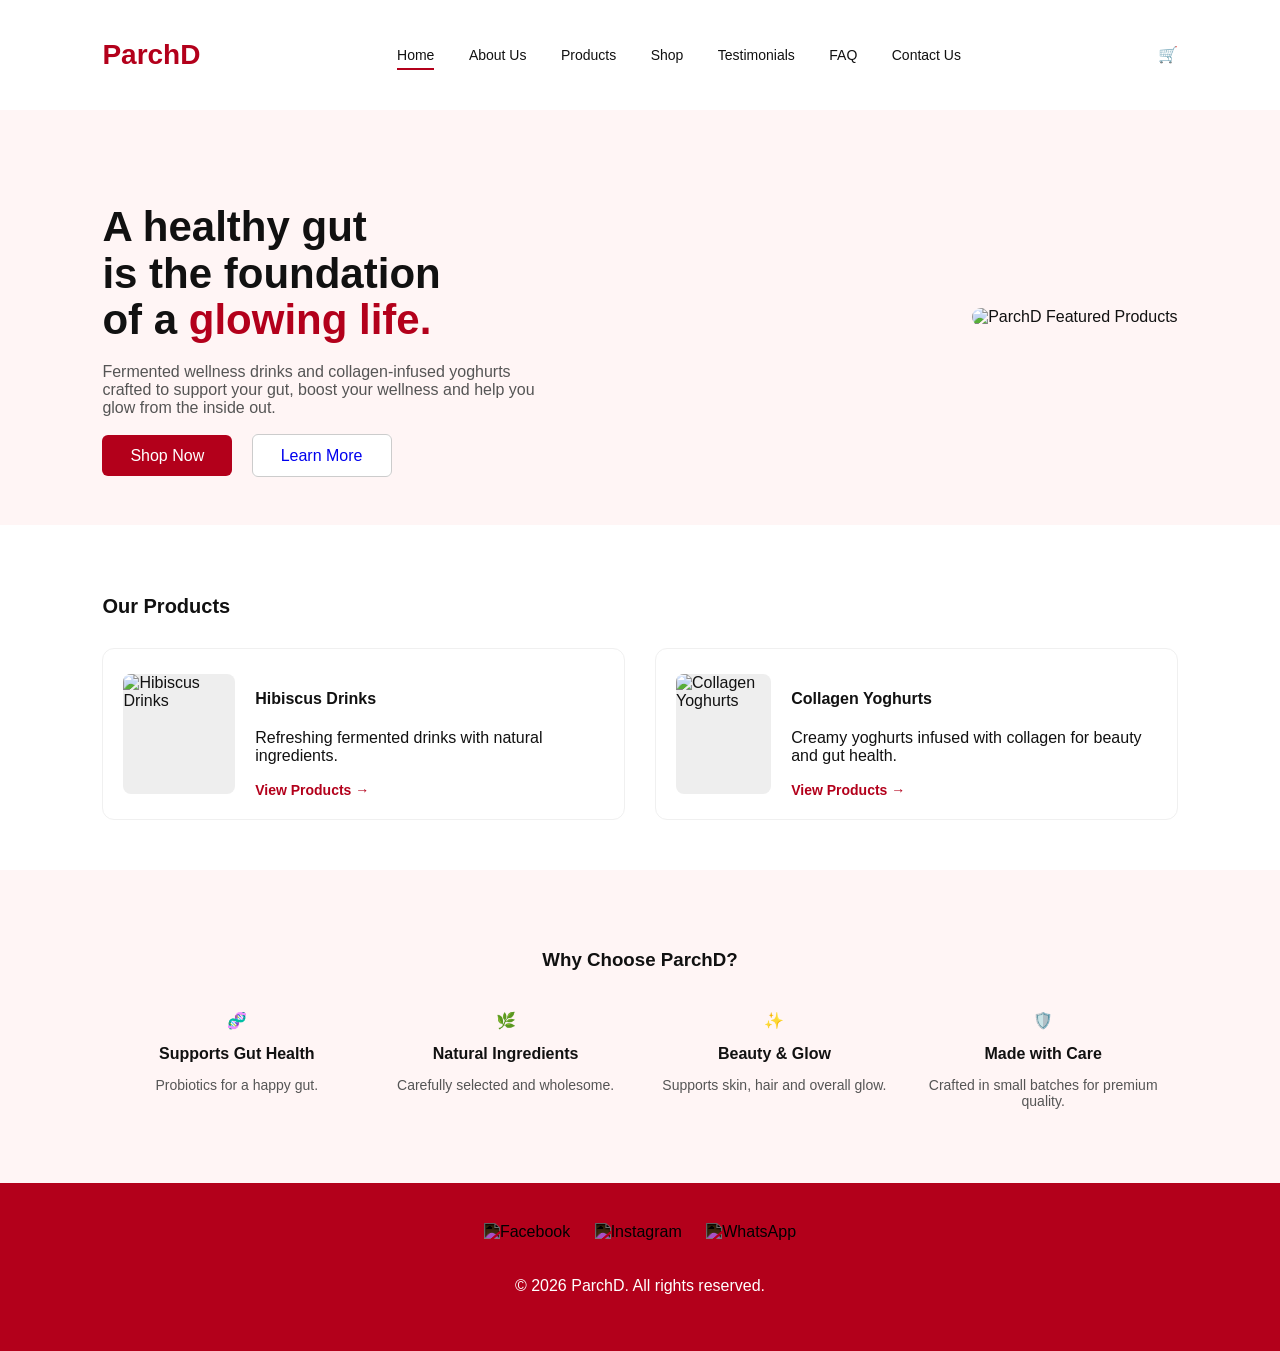
==== index.html @ 4798e2eb "Update index.html" ====
<!DOCTYPE html>
<html lang="en">
<head>
  <meta charset="UTF-8">
  <meta name="viewport" content="width=device-width, initial-scale=1.0">
  <link rel="stylesheet" href="style.css">
  <title>ParchD | Home</title>
</head>
<body>

  <header>
    <h1 class="logo">ParchD</h1>

    <nav>
      <a href="index.html" class="active">Home</a>
      <a href="About.html">About Us</a>
      <a href="Products.html">Products</a>
      <a href="Shop.html">Shop</a>
      <a href="Testimonials.html">Testimonials</a>
      <a href="FAQ.html">FAQ</a>
      <a href="Contact.html">Contact Us</a>
    </nav>

    <div class="cart-icon">
      🛒
    </div>
  </header>

  <main>

    <section class="hero-container">
      <div class="hero-text">
        <h2>
          A healthy gut <br>
          is the foundation <br>
          of a <span>glowing life.</span>
        </h2>

        <p>
          Fermented wellness drinks and collagen-infused yoghurts crafted to support
          your gut, boost your wellness and help you glow from the inside out.
        </p>

        <div class="hero-buttons">
          <a href="Shop.html" class="btn-filled">Shop Now</a>
          <a href="About.html" class="btn-outline">Learn More</a>
        </div>
      </div>

      <div class="hero-image">
        <img src="Home_2.jpg" alt="ParchD Featured Products">
      </div>
    </section>

    <section class="content-wrapper">
      <h3 class="section-title">Our Products</h3>

      <div class="product-preview-grid">
        <div class="product-preview-card">
          <img src="Our Products.jpg" alt="Hibiscus Drinks">

          <div class="card-info">
            <h4>Hibiscus Drinks</h4>
            <p>Refreshing fermented drinks with natural ingredients.</p>
            <a href="Products.html" class="red-link">View Products →</a>
          </div>
        </div>

        <div class="product-preview-card">
          <img src="Our Products.jpg" alt="Collagen Yoghurts">

          <div class="card-info">
            <h4>Collagen Yoghurts</h4>
            <p>Creamy yoghurts infused with collagen for beauty and gut health.</p>
            <a href="Products.html" class="red-link">View Products →</a>
          </div>
        </div>
      </div>
    </section>

    <section class="why-choose-container">
      <h3>Why Choose ParchD?</h3>

      <div class="features-grid">
        <div class="feature-item">
          <div class="icon-placeholder">🧬</div>
          <h5>Supports Gut Health</h5>
          <p>Probiotics for a happy gut.</p>
        </div>

        <div class="feature-item">
          <div class="icon-placeholder">🌿</div>
          <h5>Natural Ingredients</h5>
          <p>Carefully selected and wholesome.</p>
        </div>

        <div class="feature-item">
          <div class="icon-placeholder">✨</div>
          <h5>Beauty & Glow</h5>
          <p>Supports skin, hair and overall glow.</p>
        </div>

        <div class="feature-item">
          <div class="icon-placeholder">🛡️</div>
          <h5>Made with Care</h5>
          <p>Crafted in small batches for premium quality.</p>
        </div>
      </div>
    </section>

  </main>

  <footer>
    <div class="social-icons">
      <img src="https://cdn-icons-png.flaticon.com/512/733/733547.png" alt="Facebook">
      <img src="https://cdn-icons-png.flaticon.com/512/2111/2111463.png" alt="Instagram">
      <img src="https://cdn-icons-png.flaticon.com/512/733/733585.png" alt="WhatsApp">
    </div>

  

    <p>&copy; 2026 ParchD. All rights reserved.</p>
  </footer>

</body>
</html>
---- style.css ----
/* --- Root Styles --- */
:root {
  --parch-red: #b3001b;
  --parch-blush: #fff5f5;
  --text-grey: #555;
  --text-black: #111;
}

body {
  margin: 0;
  font-family: 'Inter', -apple-system, sans-serif;
  color: var(--text-black);
}

/* --- Header & Glowing Nav --- */
header {
  display: flex;
  justify-content: space-between;
  align-items: center;
  padding: 20px 8%;
  background: white;
}

.logo {
  color: var(--parch-red);
  font-size: 28px;
  font-weight: 800;
}

nav a {
  text-decoration: none;
  color: var(--text-black);
  margin: 0 15px;
  font-size: 14px;
  font-weight: 500;
  transition: all 0.3s ease;
}

/* THE GLOW EFFECT */
nav a:hover {
  color: var(--parch-red);
  text-shadow: 0 0 10px rgba(179, 0, 27, 0.4), 
               0 0 20px rgba(179, 0, 27, 0.2);
}

nav a.active {
  border-bottom: 2px solid var(--parch-red);
  padding-bottom: 5px;
}

/* --- Hero Section (Mirroring Home_2.jpg) --- */
.hero-container {
  background-color: var(--parch-blush);
  display: flex;
  align-items: center;
  padding: 60px 8%;
  gap: 40px;
}

.hero-text { flex: 1; }
.hero-image { flex: 1.2; text-align: right; }
.hero-image img { width: 100%; border-radius: 12px; }

.hero-text h2 {
  font-size: 42px;
  line-height: 1.1;
  margin-bottom: 20px;
}

.hero-text h2 span { color: var(--parch-red); }

.hero-text p {
  color: var(--text-grey);
  max-width: 450px;
  margin-bottom: 30px;
}

.hero-buttons .btn-filled {
  background: var(--parch-red);
  color: white;
  padding: 12px 28px;
  border-radius: 6px;
  text-decoration: none;
  margin-right: 15px;
}

.btn-outline {
  border: 1px solid #ccc;
  padding: 12px 28px;
  border-radius: 6px;
  text-decoration: none;
  background: white;
}

/* --- Product Cards --- */
.content-wrapper { padding: 50px 8%; }
.section-title { font-size: 20px; margin-bottom: 30px; }

.product-preview-grid {
  display: grid;
  grid-template-columns: 1fr 1fr;
  gap: 30px;
}

.product-preview-card {
  display: flex;
  align-items: center;
  border: 1px solid #f0f0f0;
  padding: 20px;
  border-radius: 12px;
}

.product-preview-card img {
  width: 120px;
  height: 120px;
  background: #eee;
  border-radius: 8px;
  margin-right: 20px;
}

.red-link {
  color: var(--parch-red);
  text-decoration: none;
  font-weight: 700;
  font-size: 14px;
}

/* --- Why Choose Us (Grid) --- */
.why-choose-container {
  background-color: var(--parch-blush);
  text-align: center;
  padding: 60px 8%;
}

.features-grid {
  display: grid;
  grid-template-columns: repeat(4, 1fr);
  margin-top: 40px;
}

.feature-item h5 { margin: 15px 0 5px; font-size: 16px; }
.feature-item p { font-size: 14px; color: var(--text-grey); }

/* --- Footer (Matches Contact Us.jpg style) --- */
footer {
  background-color: var(--parch-red);
  color: white;
  text-align: center;
  padding: 40px 8%;
}

.footer-links a {
  color: white;
  margin: 0 10px;
  text-decoration: none;
  font-size: 13px;
}

.social-icons img {
  width: 24px;
  filter: invert(1);
  margin: 0 10px 20px;
}
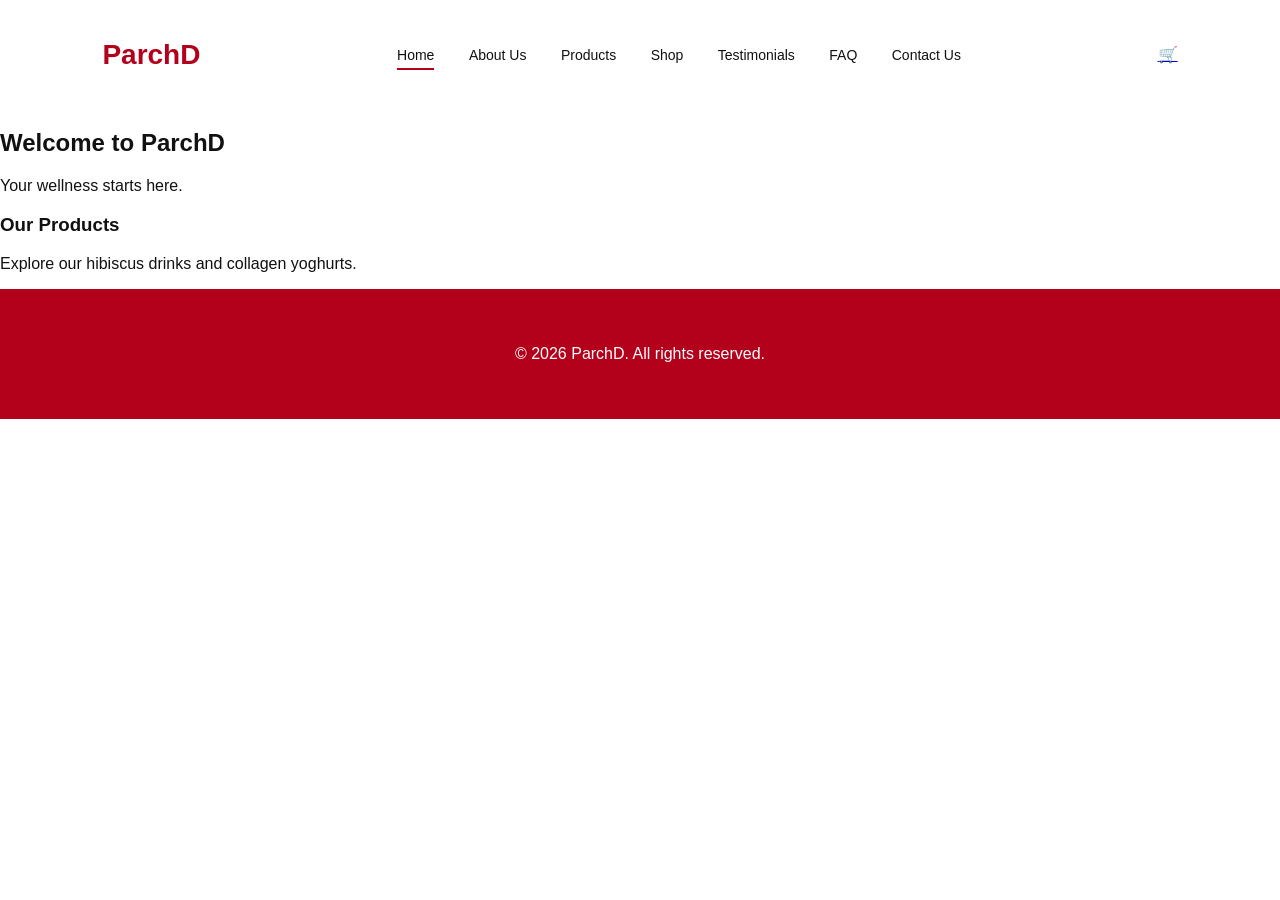
==== commit 1854e0eb: "Refactor index.html structure and content Refactored the index.html structure, including header, mai" ====
--- a/index.html
+++ b/index.html
@@ -3,124 +3,45 @@
 <head>
   <meta charset="UTF-8">
   <meta name="viewport" content="width=device-width, initial-scale=1.0">
+  <title>ParchD | Home</title>
+
   <link rel="stylesheet" href="style.css">
-  <title>ParchD | Home</title>
 </head>
+
 <body>
 
-  <header>
-    <h1 class="logo">ParchD</h1>
+<header id="site-header">
+  <h1 class="logo">ParchD</h1>
 
-    <nav>
-      <a href="index.html" class="active">Home</a>
-      <a href="About.html">About Us</a>
-      <a href="Products.html">Products</a>
-      <a href="Shop.html">Shop</a>
-      <a href="Testimonials.html">Testimonials</a>
-      <a href="FAQ.html">FAQ</a>
-      <a href="Contact.html">Contact Us</a>
-    </nav>
+  <nav>
+    <a href="index.html" class="active">Home</a>
+    <a href="About.html">About Us</a>
+    <a href="Products.html">Products</a>
+    <a href="Shop.html">Shop</a>
+    <a href="Testimonials.html">Testimonials</a>
+    <a href="FAQ.html">FAQ</a>
+    <a href="Contact.html">Contact Us</a>
+  </nav>
 
-    <div class="cart-icon">
-      🛒
-    </div>
-  </header>
+  <a href="cart.html" class="cart">🛒</a>
+</header>
 
-  <main>
+<main>
+  <section>
+    <h2>Welcome to ParchD</h2>
+    <p>Your wellness starts here.</p>
+  </section>
 
-    <section class="hero-container">
-      <div class="hero-text">
-        <h2>
-          A healthy gut <br>
-          is the foundation <br>
-          of a <span>glowing life.</span>
-        </h2>
+  <section>
+    <h3>Our Products</h3>
+    <p>Explore our hibiscus drinks and collagen yoghurts.</p>
+  </section>
+</main>
 
-        <p>
-          Fermented wellness drinks and collagen-infused yoghurts crafted to support
-          your gut, boost your wellness and help you glow from the inside out.
-        </p>
+<footer>
+  <p>&copy; 2026 ParchD. All rights reserved.</p>
+</footer>
 
-        <div class="hero-buttons">
-          <a href="Shop.html" class="btn-filled">Shop Now</a>
-          <a href="About.html" class="btn-outline">Learn More</a>
-        </div>
-      </div>
-
-      <div class="hero-image">
-        <img src="Home_2.jpg" alt="ParchD Featured Products">
-      </div>
-    </section>
-
-    <section class="content-wrapper">
-      <h3 class="section-title">Our Products</h3>
-
-      <div class="product-preview-grid">
-        <div class="product-preview-card">
-          <img src="Our Products.jpg" alt="Hibiscus Drinks">
-
-          <div class="card-info">
-            <h4>Hibiscus Drinks</h4>
-            <p>Refreshing fermented drinks with natural ingredients.</p>
-            <a href="Products.html" class="red-link">View Products →</a>
-          </div>
-        </div>
-
-        <div class="product-preview-card">
-          <img src="Our Products.jpg" alt="Collagen Yoghurts">
-
-          <div class="card-info">
-            <h4>Collagen Yoghurts</h4>
-            <p>Creamy yoghurts infused with collagen for beauty and gut health.</p>
-            <a href="Products.html" class="red-link">View Products →</a>
-          </div>
-        </div>
-      </div>
-    </section>
-
-    <section class="why-choose-container">
-      <h3>Why Choose ParchD?</h3>
-
-      <div class="features-grid">
-        <div class="feature-item">
-          <div class="icon-placeholder">🧬</div>
-          <h5>Supports Gut Health</h5>
-          <p>Probiotics for a happy gut.</p>
-        </div>
-
-        <div class="feature-item">
-          <div class="icon-placeholder">🌿</div>
-          <h5>Natural Ingredients</h5>
-          <p>Carefully selected and wholesome.</p>
-        </div>
-
-        <div class="feature-item">
-          <div class="icon-placeholder">✨</div>
-          <h5>Beauty & Glow</h5>
-          <p>Supports skin, hair and overall glow.</p>
-        </div>
-
-        <div class="feature-item">
-          <div class="icon-placeholder">🛡️</div>
-          <h5>Made with Care</h5>
-          <p>Crafted in small batches for premium quality.</p>
-        </div>
-      </div>
-    </section>
-
-  </main>
-
-  <footer>
-    <div class="social-icons">
-      <img src="https://cdn-icons-png.flaticon.com/512/733/733547.png" alt="Facebook">
-      <img src="https://cdn-icons-png.flaticon.com/512/2111/2111463.png" alt="Instagram">
-      <img src="https://cdn-icons-png.flaticon.com/512/733/733585.png" alt="WhatsApp">
-    </div>
-
-  
-
-    <p>&copy; 2026 ParchD. All rights reserved.</p>
-  </footer>
-
+<script src="header.js"></script>
 </body>
 </html>
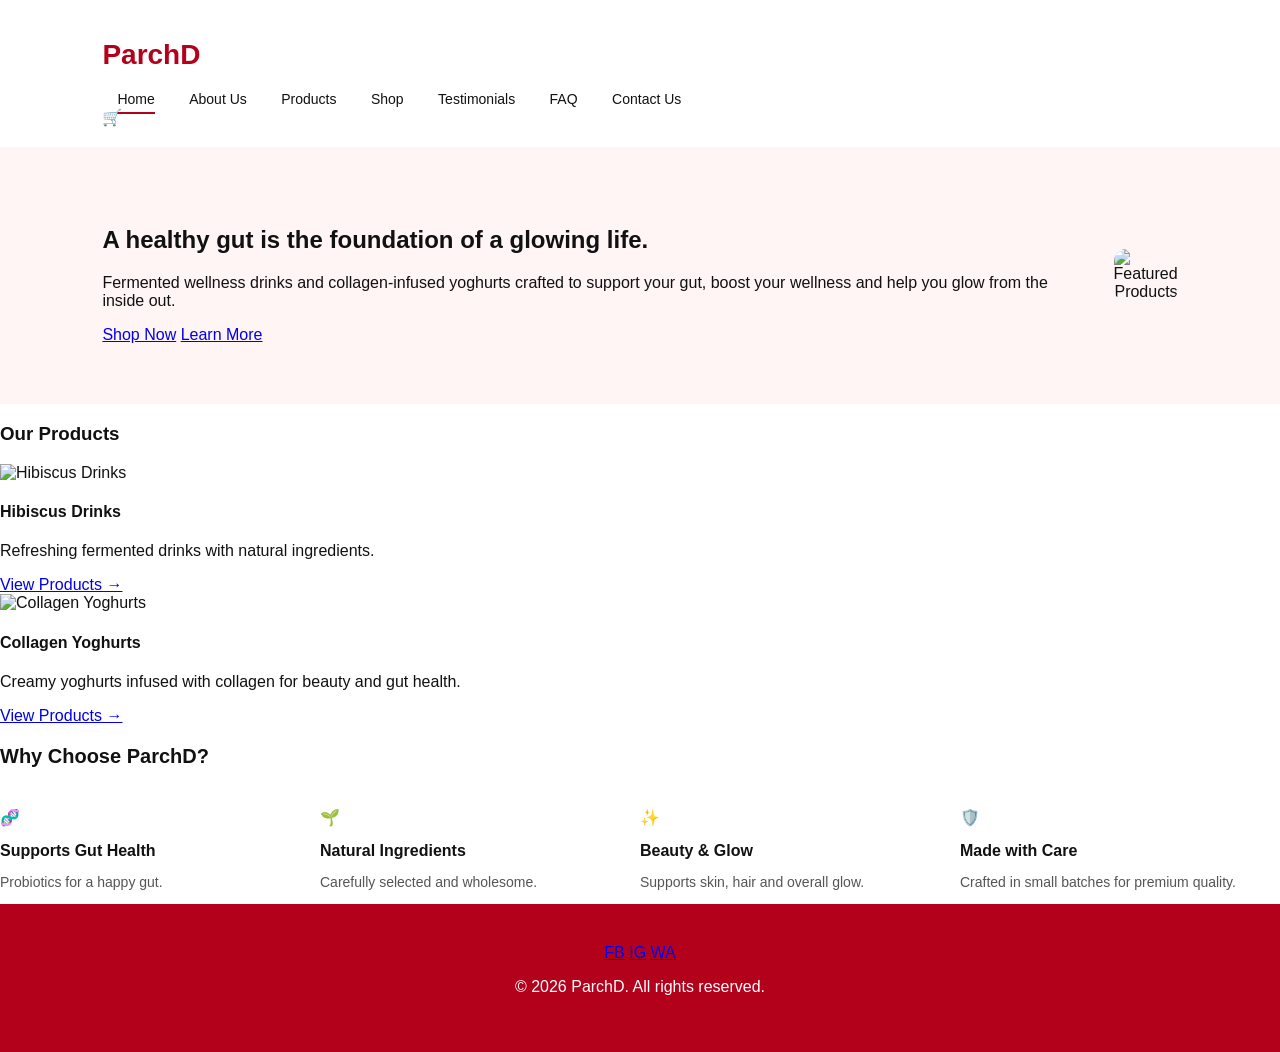
==== commit e8bd646a: "Update index.html" ====
--- a/index.html
+++ b/index.html
@@ -3,45 +3,111 @@
 <head>
   <meta charset="UTF-8">
   <meta name="viewport" content="width=device-width, initial-scale=1.0">
+  <link rel="stylesheet" href="style.css">
   <title>ParchD | Home</title>
-
-  <link rel="stylesheet" href="style.css">
 </head>
-
 <body>
 
-<header id="site-header">
-  <h1 class="logo">ParchD</h1>
+  <header>
+    <div class="header-container">
+      <h1 class="logo">ParchD</h1>
+      <nav>
+        <a href="index.html" class="active">Home</a>
+        <a href="About.html">About Us</a>
+        <a href="Products.html">Products</a>
+        <a href="Shop.html">Shop</a>
+        <a href="Testimonials.html">Testimonials</a>
+        <a href="FAQ.html">FAQ</a>
+        <a href="Contact.html">Contact Us</a>
+      </nav>
+      <div class="cart-icon">🛒</div>
+    </div>
+  </header>
 
-  <nav>
-    <a href="index.html" class="active">Home</a>
-    <a href="About.html">About Us</a>
-    <a href="Products.html">Products</a>
-    <a href="Shop.html">Shop</a>
-    <a href="Testimonials.html">Testimonials</a>
-    <a href="FAQ.html">FAQ</a>
-    <a href="Contact.html">Contact Us</a>
-  </nav>
+  <main>
+    <!-- HERO SECTION -->
+    <section class="hero">
+      <div class="hero-container">
+        <div class="hero-content">
+          <h2>A healthy gut is the foundation of a <span>glowing life.</span></h2>
+          <p>Fermented wellness drinks and collagen-infused yoghurts crafted to support your gut, boost your wellness and help you glow from the inside out.</p>
+          <div class="hero-actions">
+            <a href="shop.html" class="btn-primary">Shop Now</a>
+            <a href="about.html" class="btn-secondary">Learn More</a>
+          </div>
+        </div>
+        <div class="hero-image">
+          <img src="Home_2.jpg" alt="Featured Products">
+        </div>
+      </div>
+    </section>
 
-  <a href="cart.html" class="cart">🛒</a>
-</header>
+    <!-- PRODUCT PREVIEW -->
+    <section class="products">
+      <div class="container">
+        <h3 class="section-label">Our Products</h3>
+        <div class="product-grid">
+          <article class="product-card">
+            <img src="Our Products.jpg" alt="Hibiscus Drinks">
+            <div class="card-info">
+              <h4>Hibiscus Drinks</h4>
+              <p>Refreshing fermented drinks with natural ingredients.</p>
+              <a href="Products.html" class="text-link">View Products &rarr;</a>
+            </div>
+          </article>
 
-<main>
-  <section>
-    <h2>Welcome to ParchD</h2>
-    <p>Your wellness starts here.</p>
-  </section>
+          <article class="product-card">
+            <img src="Our Products.jpg" alt="Collagen Yoghurts">
+            <div class="card-info">
+              <h4>Collagen Yoghurts</h4>
+              <p>Creamy yoghurts infused with collagen for beauty and gut health.</p>
+              <a href="Products.html" class="text-link">View Products &rarr;</a>
+            </div>
+          </article>
+        </div>
+      </div>
+    </section>
 
-  <section>
-    <h3>Our Products</h3>
-    <p>Explore our hibiscus drinks and collagen yoghurts.</p>
-  </section>
-</main>
+    <!-- WHY CHOOSE SECTION -->
+    <section class="why-choose">
+      <div class="container">
+        <h3 class="section-title">Why Choose ParchD?</h3>
+        <div class="features-grid">
+          <div class="feature-item">
+            <div class="icon">🧬</div>
+            <h5>Supports Gut Health</h5>
+            <p>Probiotics for a happy gut.</p>
+          </div>
+          <div class="feature-item">
+            <div class="icon">🌱</div>
+            <h5>Natural Ingredients</h5>
+            <p>Carefully selected and wholesome.</p>
+          </div>
+          <div class="feature-item">
+            <div class="icon">✨</div>
+            <h5>Beauty & Glow</h5>
+            <p>Supports skin, hair and overall glow.</p>
+          </div>
+          <div class="feature-item">
+            <div class="icon">🛡️</div>
+            <h5>Made with Care</h5>
+            <p>Crafted in small batches for premium quality.</p>
+          </div>
+        </div>
+      </div>
+    </section>
+  </main>
 
-<footer>
-  <p>&copy; 2026 ParchD. All rights reserved.</p>
-</footer>
+  <footer class="footer">
+    <div class="footer-container">
+      <div class="social-links">
+        <a href="#">FB</a> <a href="#">IG</a> <a href="#">WA</a>
+      </div>
+  
 
-<script src="header.js"></script>
+      <p class="copyright">&copy; 2026 ParchD. All rights reserved.</p>
+    </div>
+  </footer>
+
 </body>
 </html>
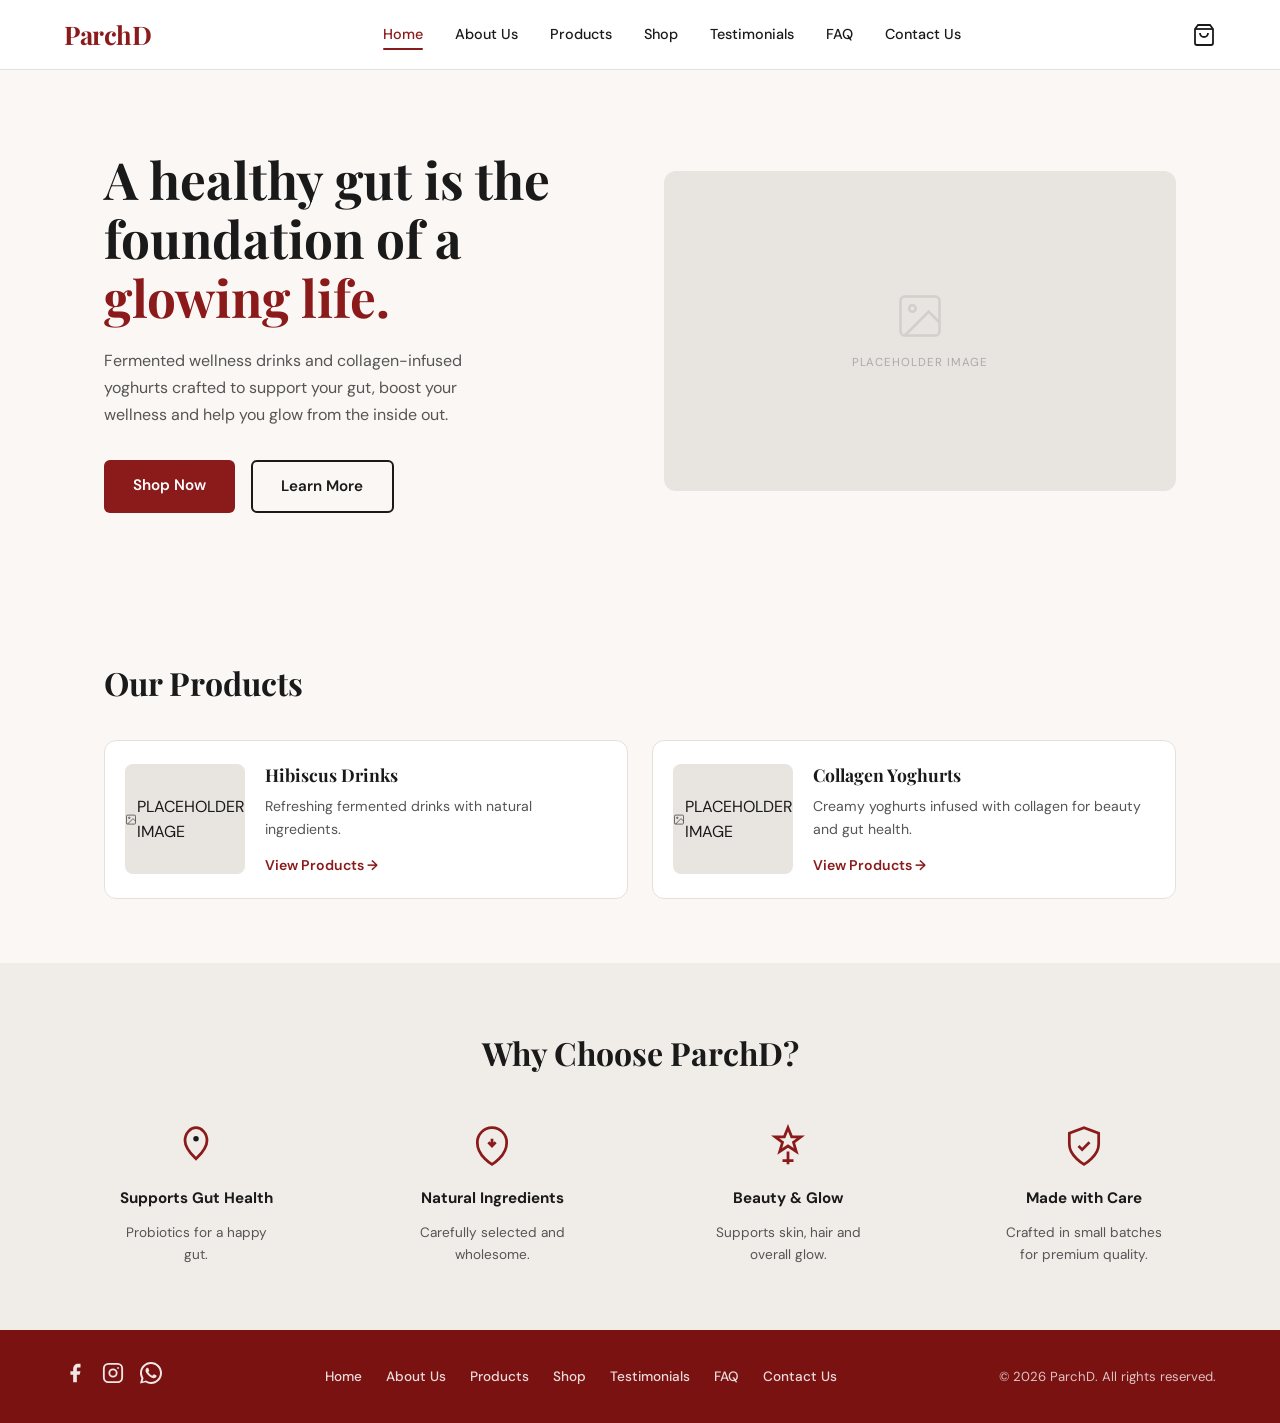
==== commit 48d55a0e: "Enhance index.html with mobile navigation and styles Added mobile navigation and improved layout wit" ====
--- a/index.html
+++ b/index.html
@@ -3,16 +3,215 @@
 <head>
   <meta charset="UTF-8">
   <meta name="viewport" content="width=device-width, initial-scale=1.0">
+  <title>ParchD | Home</title>
+  <link rel="preconnect" href="https://fonts.googleapis.com">
+  <link rel="preconnect" href="https://fonts.gstatic.com" crossorigin>
+  <link href="https://fonts.googleapis.com/css2?family=Playfair+Display:wght@700&family=DM+Sans:wght@400;500;600&display=swap" rel="stylesheet">
   <link rel="stylesheet" href="style.css">
-  <title>ParchD | Home</title>
 </head>
 <body>
 
+  <!-- Mobile Nav Overlay -->
+  <div class="mobile-nav" id="mobileNav">
+    <button class="mobile-close" onclick="closeMenu()" aria-label="Close menu">&times;</button>
+    <a href="index.html" onclick="closeMenu()">Home</a>
+    <a href="About.html" onclick="closeMenu()">About Us</a>
+    <a href="Products.html" onclick="closeMenu()">Products</a>
+    <a href="Shop.html" onclick="closeMenu()">Shop</a>
+    <a href="Testimonials.html" onclick="closeMenu()">Testimonials</a>
+    <a href="FAQ.html" onclick="closeMenu()">FAQ</a>
+    <a href="Contact.html" onclick="closeMenu()">Contact Us</a>
+  </div>
+
   <header>
-    <div class="header-container">
-      <h1 class="logo">ParchD</h1>
-      <nav>
-        <a href="index.html" class="active">Home</a>
+    <a href="index.html" class="logo">ParchD</a>
+
+    <nav>
+      <a href="index.html" class="active">Home</a>
+      <a href="About.html">About Us</a>
+      <a href="Products.html">Products</a>
+      <a href="Shop.html">Shop</a>
+      <a href="Testimonials.html">Testimonials</a>
+      <a href="FAQ.html">FAQ</a>
+      <a href="Contact.html">Contact Us</a>
+    </nav>
+
+    <div style="display:flex;align-items:center;gap:1rem;">
+      <div class="cart-icon" aria-label="Cart">
+        <svg viewBox="0 0 24 24" fill="none" stroke="currentColor" stroke-width="1.8">
+          <path d="M6 2 3 6v14a2 2 0 0 0 2 2h14a2 2 0 0 0 2-2V6l-3-4z"/>
+          <line x1="3" y1="6" x2="21" y2="6"/>
+          <path d="M16 10a4 4 0 0 1-8 0"/>
+        </svg>
+      </div>
+      <button class="hamburger" onclick="openMenu()" aria-label="Open menu">
+        <span></span><span></span><span></span>
+      </button>
+    </div>
+  </header>
+
+  <main>
+
+    <!-- Hero -->
+    <section class="hero">
+      <div class="hero-text">
+        <h2>
+          A healthy gut is the foundation of a
+          <span>glowing life.</span>
+        </h2>
+        <p>
+          Fermented wellness drinks and collagen-infused yoghurts crafted to support
+          your gut, boost your wellness and help you glow from the inside out.
+        </p>
+        <div class="hero-buttons">
+          <a href="Shop.html" class="btn-primary">Shop Now</a>
+          <a href="About.html" class="btn-outline">Learn More</a>
+        </div>
+      </div>
+
+      <div class="hero-image">
+        <img src="placeholder-hero.jpg" alt="Featured ParchD products"
+          onerror="this.style.display='none';this.nextElementSibling.style.display='flex'">
+        <div class="placeholder-box" style="display:none;">
+          <svg viewBox="0 0 24 24" fill="none" stroke="currentColor" stroke-width="1.2">
+            <rect x="3" y="3" width="18" height="18" rx="2"/>
+            <circle cx="8.5" cy="8.5" r="1.5"/>
+            <polyline points="21 15 16 10 5 21"/>
+          </svg>
+          PLACEHOLDER IMAGE
+        </div>
+      </div>
+    </section>
+
+    <!-- Products -->
+    <section class="products-section">
+      <h2 class="section-title">Our Products</h2>
+      <div class="products-grid">
+
+        <div class="product-card">
+          <div class="product-thumb">
+            <img src="placeholder-hibiscus.jpg" alt="Hibiscus Drinks"
+              onerror="this.style.display='none';this.nextElementSibling.style.display='flex'">
+            <div class="ph" style="display:none;">
+              <svg viewBox="0 0 24 24" fill="none" stroke="currentColor" stroke-width="1.2">
+                <rect x="3" y="3" width="18" height="18" rx="2"/>
+                <circle cx="8.5" cy="8.5" r="1.5"/>
+                <polyline points="21 15 16 10 5 21"/>
+              </svg>
+              PLACEHOLDER IMAGE
+            </div>
+          </div>
+          <div class="product-info">
+            <h3>Hibiscus Drinks</h3>
+            <p>Refreshing fermented drinks with natural ingredients.</p>
+            <a href="Products.html" class="link-arrow">View Products &rarr;</a>
+          </div>
+        </div>
+
+        <div class="product-card">
+          <div class="product-thumb">
+            <img src="placeholder-yoghurt.jpg" alt="Collagen Yoghurts"
+              onerror="this.style.display='none';this.nextElementSibling.style.display='flex'">
+            <div class="ph" style="display:none;">
+              <svg viewBox="0 0 24 24" fill="none" stroke="currentColor" stroke-width="1.2">
+                <rect x="3" y="3" width="18" height="18" rx="2"/>
+                <circle cx="8.5" cy="8.5" r="1.5"/>
+                <polyline points="21 15 16 10 5 21"/>
+              </svg>
+              PLACEHOLDER IMAGE
+            </div>
+          </div>
+          <div class="product-info">
+            <h3>Collagen Yoghurts</h3>
+            <p>Creamy yoghurts infused with collagen for beauty and gut health.</p>
+            <a href="Products.html" class="link-arrow">View Products &rarr;</a>
+          </div>
+        </div>
+
+      </div>
+    </section>
+
+    <!-- Why Choose ParchD -->
+    <section class="why-section">
+      <div class="why-inner">
+        <h2 class="section-title">Why Choose ParchD?</h2>
+        <div class="why-grid">
+
+          <div class="why-card">
+            <div class="why-icon">
+              <svg viewBox="0 0 24 24">
+                <path d="M12 2C9 2 6 5 6 9c0 4.5 4 8 6 10 2-2 6-5.5 6-10 0-4-3-7-6-7z"/>
+                <circle cx="12" cy="8" r="1.5" fill="currentColor" stroke="none"/>
+              </svg>
+            </div>
+            <h3>Supports Gut Health</h3>
+            <p>Probiotics for a happy gut.</p>
+          </div>
+
+          <div class="why-card">
+            <div class="why-icon">
+              <svg viewBox="0 0 24 24">
+                <path d="M12 22s-8-4.5-8-11.8A8 8 0 0 1 12 2a8 8 0 0 1 8 8.2c0 7.3-8 11.8-8 11.8z"/>
+                <path d="M12 8v4M10 10l2 2 2-2"/>
+              </svg>
+            </div>
+            <h3>Natural Ingredients</h3>
+            <p>Carefully selected and wholesome.</p>
+          </div>
+
+          <div class="why-card">
+            <div class="why-icon">
+              <svg viewBox="0 0 24 24">
+                <path d="M12 2l2 5h5l-4 3 1.5 5L12 12l-4.5 3L9 10 5 7h5z"/>
+                <path d="M12 15v7M9 20h6"/>
+              </svg>
+            </div>
+            <h3>Beauty &amp; Glow</h3>
+            <p>Supports skin, hair and overall glow.</p>
+          </div>
+
+          <div class="why-card">
+            <div class="why-icon">
+              <svg viewBox="0 0 24 24">
+                <path d="M12 22s-8-4.5-8-11V5l8-3 8 3v6c0 6.5-8 11-8 11z"/>
+                <polyline points="9 12 11 14 15 10"/>
+              </svg>
+            </div>
+            <h3>Made with Care</h3>
+            <p>Crafted in small batches for premium quality.</p>
+          </div>
+
+        </div>
+      </div>
+    </section>
+
+  </main>
+
+  <footer>
+    <div class="footer-inner">
+      <div class="footer-socials">
+        <a href="https://www.facebook.com/share/1RYqaPEzoC/?mibextid=wwXIfr" target="_blank" aria-label="Facebook">
+          <svg viewBox="0 0 24 24" fill="currentColor">
+            <path d="M18 2h-3a5 5 0 0 0-5 5v3H7v4h3v8h4v-8h3l1-4h-4V7a1 1 0 0 1 1-1h3z"/>
+          </svg>
+        </a>
+        <a href="https://www.instagram.com/parchd_bw?igsh=MWkwdnk4OG5qeWJ5MQ==" target="_blank" aria-label="Instagram">
+          <svg viewBox="0 0 24 24" fill="none" stroke="currentColor" stroke-width="2">
+            <rect x="2" y="2" width="20" height="20" rx="5" ry="5"/>
+            <circle cx="12" cy="12" r="4"/>
+            <circle cx="17.5" cy="6.5" r="1" fill="currentColor" stroke="none"/>
+          </svg>
+        </a>
+        <a href="https://wa.me/" target="_blank" aria-label="WhatsApp">
+          <svg viewBox="0 0 24 24" fill="currentColor">
+            <path d="M17.472 14.382c-.297-.149-1.758-.867-2.03-.967-.273-.099-.471-.148-.67.15-.197.297-.767.966-.94 1.164-.173.199-.347.223-.644.075-.297-.15-1.255-.463-2.39-1.475-.883-.788-1.48-1.761-1.653-2.059-.173-.297-.018-.458.13-.606.134-.133.298-.347.446-.52.149-.174.198-.298.298-.497.099-.198.05-.371-.025-.52-.075-.149-.669-1.612-.916-2.207-.242-.579-.487-.5-.669-.51-.173-.008-.371-.01-.57-.01-.198 0-.52.074-.792.372-.272.297-1.04 1.016-1.04 2.479 0 1.462 1.065 2.875 1.213 3.074.149.198 2.096 3.2 5.077 4.487.709.306 1.262.489 1.694.625.712.227 1.36.195 1.871.118.571-.085 1.758-.719 2.006-1.413.248-.694.248-1.289.173-1.413-.074-.124-.272-.198-.57-.347z"/>
+            <path d="M12 0C5.373 0 0 5.373 0 12c0 2.12.554 4.11 1.522 5.837L.057 23.571l5.86-1.537A11.952 11.952 0 0 0 12 24c6.627 0 12-5.373 12-12S18.627 0 12 0zm0 21.818a9.8 9.8 0 0 1-5.001-1.368l-.359-.214-3.72.976.993-3.624-.234-.372A9.78 9.78 0 0 1 2.182 12C2.182 6.57 6.57 2.182 12 2.182S21.818 6.57 21.818 12 17.43 21.818 12 21.818z"/>
+          </svg>
+        </a>
+      </div>
+
+      <nav class="footer-nav">
+        <a href="index.html">Home</a>
         <a href="About.html">About Us</a>
         <a href="Products.html">Products</a>
         <a href="Shop.html">Shop</a>
@@ -20,94 +219,15 @@
         <a href="FAQ.html">FAQ</a>
         <a href="Contact.html">Contact Us</a>
       </nav>
-      <div class="cart-icon">🛒</div>
-    </div>
-  </header>
-
-  <main>
-    <!-- HERO SECTION -->
-    <section class="hero">
-      <div class="hero-container">
-        <div class="hero-content">
-          <h2>A healthy gut is the foundation of a <span>glowing life.</span></h2>
-          <p>Fermented wellness drinks and collagen-infused yoghurts crafted to support your gut, boost your wellness and help you glow from the inside out.</p>
-          <div class="hero-actions">
-            <a href="shop.html" class="btn-primary">Shop Now</a>
-            <a href="about.html" class="btn-secondary">Learn More</a>
-          </div>
-        </div>
-        <div class="hero-image">
-          <img src="Home_2.jpg" alt="Featured Products">
-        </div>
-      </div>
-    </section>
-
-    <!-- PRODUCT PREVIEW -->
-    <section class="products">
-      <div class="container">
-        <h3 class="section-label">Our Products</h3>
-        <div class="product-grid">
-          <article class="product-card">
-            <img src="Our Products.jpg" alt="Hibiscus Drinks">
-            <div class="card-info">
-              <h4>Hibiscus Drinks</h4>
-              <p>Refreshing fermented drinks with natural ingredients.</p>
-              <a href="Products.html" class="text-link">View Products &rarr;</a>
-            </div>
-          </article>
-
-          <article class="product-card">
-            <img src="Our Products.jpg" alt="Collagen Yoghurts">
-            <div class="card-info">
-              <h4>Collagen Yoghurts</h4>
-              <p>Creamy yoghurts infused with collagen for beauty and gut health.</p>
-              <a href="Products.html" class="text-link">View Products &rarr;</a>
-            </div>
-          </article>
-        </div>
-      </div>
-    </section>
-
-    <!-- WHY CHOOSE SECTION -->
-    <section class="why-choose">
-      <div class="container">
-        <h3 class="section-title">Why Choose ParchD?</h3>
-        <div class="features-grid">
-          <div class="feature-item">
-            <div class="icon">🧬</div>
-            <h5>Supports Gut Health</h5>
-            <p>Probiotics for a happy gut.</p>
-          </div>
-          <div class="feature-item">
-            <div class="icon">🌱</div>
-            <h5>Natural Ingredients</h5>
-            <p>Carefully selected and wholesome.</p>
-          </div>
-          <div class="feature-item">
-            <div class="icon">✨</div>
-            <h5>Beauty & Glow</h5>
-            <p>Supports skin, hair and overall glow.</p>
-          </div>
-          <div class="feature-item">
-            <div class="icon">🛡️</div>
-            <h5>Made with Care</h5>
-            <p>Crafted in small batches for premium quality.</p>
-          </div>
-        </div>
-      </div>
-    </section>
-  </main>
-
-  <footer class="footer">
-    <div class="footer-container">
-      <div class="social-links">
-        <a href="#">FB</a> <a href="#">IG</a> <a href="#">WA</a>
-      </div>
-  
-
-      <p class="copyright">&copy; 2026 ParchD. All rights reserved.</p>
+
+      <p class="footer-copy">&copy; 2026 ParchD. All rights reserved.</p>
     </div>
   </footer>
 
+  <script>
+    function openMenu() { document.getElementById('mobileNav').classList.add('open'); }
+    function closeMenu() { document.getElementById('mobileNav').classList.remove('open'); }
+  </script>
+
 </body>
 </html>
--- a/style.css
+++ b/style.css
@@ -1,163 +1,505 @@
-/* --- Root Styles --- */
+/* ── RESET & BASE ── */
+*, *::before, *::after { box-sizing: border-box; margin: 0; padding: 0; }
+
 :root {
-  --parch-red: #b3001b;
-  --parch-blush: #fff5f5;
-  --text-grey: #555;
-  --text-black: #111;
+  --red: #8B1A1A;
+  --red-light: #B22222;
+  --red-bg: #fdf0f0;
+  --bg: #FAF7F5;
+  --white: #ffffff;
+  --text: #1a1a1a;
+  --muted: #555;
+  --border: #e5e0db;
+  --footer-bg: #7a1212;
 }
 
 body {
-  margin: 0;
-  font-family: 'Inter', -apple-system, sans-serif;
-  color: var(--text-black);
-}
-
-/* --- Header & Glowing Nav --- */
+  font-family: 'DM Sans', sans-serif;
+  background: var(--bg);
+  color: var(--text);
+  font-size: 16px;
+  line-height: 1.6;
+}
+a { text-decoration: none; color: inherit; }
+img { max-width: 100%; display: block; }
+
+/* ── HEADER ── */
 header {
   display: flex;
+  align-items: center;
   justify-content: space-between;
+  padding: 0 5%;
+  height: 70px;
+  background: var(--white);
+  border-bottom: 1px solid var(--border);
+  position: sticky;
+  top: 0;
+  z-index: 100;
+}
+.logo {
+  font-family: 'Playfair Display', serif;
+  font-size: 1.6rem;
+  color: var(--red);
+  font-weight: 700;
+  letter-spacing: -0.5px;
+}
+nav { display: flex; gap: 2rem; align-items: center; }
+nav a {
+  font-size: 0.9rem;
+  font-weight: 500;
+  color: var(--text);
+  transition: color 0.2s;
+  position: relative;
+  white-space: nowrap;
+}
+nav a:hover { color: var(--red); }
+nav a.active { color: var(--red); }
+nav a.active::after {
+  content: '';
+  position: absolute;
+  bottom: -4px;
+  left: 0; right: 0;
+  height: 2px;
+  background: var(--red);
+  border-radius: 2px;
+}
+.cart-icon { display: flex; align-items: center; cursor: pointer; color: var(--text); transition: color 0.2s; }
+.cart-icon:hover { color: var(--red); }
+.cart-icon svg { width: 24px; height: 24px; }
+
+.hamburger { display: none; flex-direction: column; gap: 5px; cursor: pointer; background: none; border: none; padding: 4px; }
+.hamburger span { display: block; width: 24px; height: 2px; background: var(--text); border-radius: 2px; transition: all 0.3s; }
+
+/* ── MOBILE NAV ── */
+.mobile-nav {
+  display: none;
+  position: fixed;
+  inset: 0;
+  background: var(--white);
+  z-index: 200;
+  flex-direction: column;
   align-items: center;
-  padding: 20px 8%;
-  background: white;
-}
-
-.logo {
-  color: var(--parch-red);
-  font-size: 28px;
-  font-weight: 800;
-}
-
-nav a {
-  text-decoration: none;
-  color: var(--text-black);
-  margin: 0 15px;
-  font-size: 14px;
-  font-weight: 500;
-  transition: all 0.3s ease;
-}
-
-/* THE GLOW EFFECT */
-nav a:hover {
-  color: var(--parch-red);
-  text-shadow: 0 0 10px rgba(179, 0, 27, 0.4), 
-               0 0 20px rgba(179, 0, 27, 0.2);
-}
-
-nav a.active {
-  border-bottom: 2px solid var(--parch-red);
-  padding-bottom: 5px;
-}
-
-/* --- Hero Section (Mirroring Home_2.jpg) --- */
-.hero-container {
-  background-color: var(--parch-blush);
+  justify-content: center;
+  gap: 2rem;
+}
+.mobile-nav.open { display: flex; }
+.mobile-nav a { font-size: 1.4rem; font-weight: 600; color: var(--text); transition: color 0.2s; }
+.mobile-nav a:hover { color: var(--red); }
+.mobile-close { position: absolute; top: 1.2rem; right: 5%; background: none; border: none; font-size: 2rem; cursor: pointer; color: var(--text); }
+
+/* ── FOOTER ── */
+footer { background: var(--footer-bg); color: var(--white); padding: 2rem 5%; }
+.footer-inner {
+  max-width: 1200px;
+  margin: 0 auto;
   display: flex;
   align-items: center;
-  padding: 60px 8%;
-  gap: 40px;
-}
-
-.hero-text { flex: 1; }
-.hero-image { flex: 1.2; text-align: right; }
-.hero-image img { width: 100%; border-radius: 12px; }
-
+  justify-content: space-between;
+  flex-wrap: wrap;
+  gap: 1rem;
+}
+.footer-socials { display: flex; gap: 1rem; align-items: center; }
+.footer-socials a { color: var(--white); opacity: 0.9; transition: opacity 0.2s; }
+.footer-socials a:hover { opacity: 1; }
+.footer-socials svg { width: 22px; height: 22px; }
+.footer-nav { display: flex; gap: 1.5rem; flex-wrap: wrap; }
+.footer-nav a { font-size: 0.85rem; color: rgba(255,255,255,0.85); transition: color 0.2s; }
+.footer-nav a:hover { color: var(--white); }
+.footer-copy { font-size: 0.82rem; color: rgba(255,255,255,0.75); white-space: nowrap; }
+
+/* ── PLACEHOLDER ── */
+.placeholder-box {
+  display: flex; flex-direction: column; align-items: center; justify-content: center;
+  gap: 0.75rem; color: #aaa; font-size: 0.72rem; letter-spacing: 0.08em;
+  text-transform: uppercase; width: 100%; height: 100%;
+}
+.placeholder-box svg { width: 52px; height: 52px; opacity: 0.35; }
+
+/* ── BUTTONS ── */
+.btn-primary {
+  background: var(--red); color: var(--white); padding: 0.8rem 1.8rem;
+  border-radius: 6px; font-size: 0.95rem; font-weight: 600;
+  font-family: 'DM Sans', sans-serif; border: none; cursor: pointer;
+  transition: background 0.2s, transform 0.15s; display: inline-block;
+}
+.btn-primary:hover { background: var(--red-light); transform: translateY(-1px); }
+
+.btn-outline {
+  border: 2px solid var(--text); color: var(--text); padding: 0.75rem 1.8rem;
+  border-radius: 6px; font-size: 0.95rem; font-weight: 600;
+  font-family: 'DM Sans', sans-serif; background: none; cursor: pointer;
+  transition: all 0.2s; display: inline-block;
+}
+.btn-outline:hover { border-color: var(--red); color: var(--red); transform: translateY(-1px); }
+
+.link-arrow { color: var(--red); font-size: 0.88rem; font-weight: 600; display: inline-flex; align-items: center; gap: 0.3rem; transition: gap 0.2s; }
+.link-arrow:hover { gap: 0.55rem; }
+
+/* ═══════════════════════════
+   HOME PAGE
+═══════════════════════════ */
+.hero {
+  display: grid; grid-template-columns: 1fr 1fr;
+  align-items: center; gap: 3rem;
+  padding: 5rem 5%; max-width: 1200px; margin: 0 auto;
+}
 .hero-text h2 {
-  font-size: 42px;
-  line-height: 1.1;
-  margin-bottom: 20px;
-}
-
-.hero-text h2 span { color: var(--parch-red); }
-
-.hero-text p {
-  color: var(--text-grey);
-  max-width: 450px;
-  margin-bottom: 30px;
-}
-
-.hero-buttons .btn-filled {
-  background: var(--parch-red);
-  color: white;
-  padding: 12px 28px;
-  border-radius: 6px;
-  text-decoration: none;
-  margin-right: 15px;
-}
-
-.btn-outline {
-  border: 1px solid #ccc;
-  padding: 12px 28px;
-  border-radius: 6px;
-  text-decoration: none;
-  background: white;
-}
-
-/* --- Product Cards --- */
-.content-wrapper { padding: 50px 8%; }
-.section-title { font-size: 20px; margin-bottom: 30px; }
-
-.product-preview-grid {
-  display: grid;
-  grid-template-columns: 1fr 1fr;
-  gap: 30px;
-}
-
-.product-preview-card {
-  display: flex;
-  align-items: center;
-  border: 1px solid #f0f0f0;
-  padding: 20px;
-  border-radius: 12px;
-}
-
-.product-preview-card img {
-  width: 120px;
-  height: 120px;
-  background: #eee;
-  border-radius: 8px;
-  margin-right: 20px;
-}
-
-.red-link {
-  color: var(--parch-red);
-  text-decoration: none;
-  font-weight: 700;
-  font-size: 14px;
-}
-
-/* --- Why Choose Us (Grid) --- */
-.why-choose-container {
-  background-color: var(--parch-blush);
-  text-align: center;
-  padding: 60px 8%;
-}
-
-.features-grid {
-  display: grid;
-  grid-template-columns: repeat(4, 1fr);
-  margin-top: 40px;
-}
-
-.feature-item h5 { margin: 15px 0 5px; font-size: 16px; }
-.feature-item p { font-size: 14px; color: var(--text-grey); }
-
-/* --- Footer (Matches Contact Us.jpg style) --- */
-footer {
-  background-color: var(--parch-red);
-  color: white;
-  text-align: center;
-  padding: 40px 8%;
-}
-
-.footer-links a {
-  color: white;
-  margin: 0 10px;
-  text-decoration: none;
-  font-size: 13px;
-}
-
-.social-icons img {
-  width: 24px;
-  filter: invert(1);
-  margin: 0 10px 20px;
-}
+  font-family: 'Playfair Display', serif;
+  font-size: clamp(2rem, 4vw, 3.2rem);
+  line-height: 1.15; font-weight: 700; margin-bottom: 1.25rem;
+}
+.hero-text h2 span { color: var(--red); }
+.hero-text > p { font-size: 1rem; color: var(--muted); max-width: 400px; margin-bottom: 2rem; line-height: 1.7; }
+.hero-buttons { display: flex; gap: 1rem; flex-wrap: wrap; }
+.hero-image {
+  background: #e8e4e0; border-radius: 12px; aspect-ratio: 16/10;
+  display: flex; align-items: center; justify-content: center; overflow: hidden;
+}
+.hero-image img { width: 100%; height: 100%; object-fit: cover; border-radius: 12px; }
+
+.products-section { padding: 4rem 5%; max-width: 1200px; margin: 0 auto; }
+.section-title { font-family: 'Playfair Display', serif; font-size: clamp(1.4rem, 3vw, 2rem); margin-bottom: 2rem; }
+.products-grid { display: grid; grid-template-columns: 1fr 1fr; gap: 1.5rem; }
+
+.product-card {
+  border: 1px solid var(--border); border-radius: 12px; background: var(--white);
+  display: flex; align-items: center; gap: 1.25rem; padding: 1.25rem;
+  transition: box-shadow 0.2s, transform 0.2s;
+}
+.product-card:hover { box-shadow: 0 8px 30px rgba(0,0,0,0.08); transform: translateY(-2px); }
+.product-thumb {
+  width: 120px; height: 110px; min-width: 120px;
+  background: #e8e4e0; border-radius: 8px;
+  display: flex; align-items: center; justify-content: center; overflow: hidden;
+}
+.product-thumb img { width: 100%; height: 100%; object-fit: cover; }
+.product-info h3 { font-family: 'Playfair Display', serif; font-size: 1.1rem; margin-bottom: 0.4rem; }
+.product-info p { font-size: 0.88rem; color: var(--muted); margin-bottom: 0.75rem; }
+
+.why-section { background: #f0ece8; padding: 4rem 5%; }
+.why-inner { max-width: 1200px; margin: 0 auto; }
+.why-section .section-title { text-align: center; margin-bottom: 2.5rem; }
+.why-grid { display: grid; grid-template-columns: repeat(4, 1fr); gap: 2rem; text-align: center; }
+.why-card { display: flex; flex-direction: column; align-items: center; gap: 0.75rem; }
+.why-icon { width: 56px; height: 56px; display: flex; align-items: center; justify-content: center; }
+.why-icon svg { width: 44px; height: 44px; stroke: var(--red); fill: none; stroke-width: 1.5; }
+.why-card h3 { font-size: 0.95rem; font-weight: 700; }
+.why-card p { font-size: 0.85rem; color: var(--muted); max-width: 160px; }
+
+/* ═══════════════════════════
+   ABOUT PAGE
+═══════════════════════════ */
+.about-hero {
+  display: grid; grid-template-columns: 1fr 1fr;
+  gap: 3rem; padding: 3.5rem 5% 2.5rem;
+  max-width: 1200px; margin: 0 auto; align-items: start;
+}
+.about-hero h2 { font-family: 'Playfair Display', serif; font-size: clamp(2rem, 4vw, 2.8rem); font-weight: 700; margin-bottom: 1.5rem; }
+.about-story h3 { font-family: 'Playfair Display', serif; color: var(--red); font-size: 1.15rem; margin-bottom: 0.75rem; }
+.about-story p { font-size: 0.95rem; color: var(--muted); line-height: 1.75; margin-bottom: 0.75rem; }
+.about-img {
+  background: #e8e4e0; border-radius: 12px; aspect-ratio: 16/11;
+  display: flex; align-items: center; justify-content: center; overflow: hidden;
+}
+.about-img img { width: 100%; height: 100%; object-fit: cover; border-radius: 12px; }
+
+.mission-goals {
+  display: grid; grid-template-columns: 1fr 1fr;
+  gap: 1.5rem; padding: 0 5% 2.5rem;
+  max-width: 1200px; margin: 0 auto;
+}
+.mission-card {
+  border: 1px solid var(--border); border-radius: 12px; background: var(--white);
+  padding: 1.75rem; display: flex; gap: 1.25rem; align-items: flex-start;
+}
+.mission-icon {
+  width: 68px; min-width: 68px; height: 68px; background: var(--red-bg);
+  border-radius: 50%; display: flex; align-items: center; justify-content: center;
+}
+.mission-icon svg { width: 34px; height: 34px; stroke: var(--red); fill: none; stroke-width: 1.5; }
+.mission-text h3 { font-family: 'Playfair Display', serif; color: var(--red); font-size: 1.05rem; margin-bottom: 0.5rem; }
+.mission-text p { font-size: 0.88rem; color: var(--muted); line-height: 1.7; }
+
+.goals-card {
+  border: 1px solid var(--border); border-radius: 12px; background: var(--white); padding: 1.75rem;
+}
+.goals-card h3 { font-family: 'Playfair Display', serif; color: var(--red); font-size: 1.05rem; margin-bottom: 1.25rem; }
+.goals-grid { display: grid; grid-template-columns: repeat(3, 1fr); gap: 0; }
+.goal-item {
+  display: flex; flex-direction: column; align-items: center; gap: 0.6rem;
+  text-align: center; padding: 0.75rem 0.5rem;
+  border-right: 1px solid var(--border);
+}
+.goal-item:last-child { border-right: none; }
+.goal-item svg { width: 38px; height: 38px; stroke: var(--text); fill: none; stroke-width: 1.4; }
+.goal-item p { font-size: 0.82rem; font-weight: 600; color: var(--text); }
+
+.wellness-section {
+  display: grid; grid-template-columns: 1fr 1fr;
+  gap: 3rem; padding: 0 5% 3.5rem;
+  max-width: 1200px; margin: 0 auto; align-items: center;
+}
+.wellness-text {
+  border: 1px solid var(--border); border-radius: 12px; background: var(--white); padding: 2rem;
+}
+.wellness-text h3 { font-family: 'Playfair Display', serif; color: var(--red); font-size: 1.1rem; margin-bottom: 0.75rem; }
+.wellness-text p { font-size: 0.93rem; color: var(--muted); line-height: 1.75; }
+.wellness-img {
+  background: #e8e4e0; border-radius: 12px; aspect-ratio: 16/10;
+  display: flex; align-items: center; justify-content: center; overflow: hidden;
+}
+.wellness-img img { width: 100%; height: 100%; object-fit: cover; border-radius: 12px; }
+
+/* ═══════════════════════════
+   PRODUCTS PAGE
+═══════════════════════════ */
+.page-intro { padding: 3rem 5% 1rem; max-width: 1200px; margin: 0 auto; }
+.page-intro h2 { font-family: 'Playfair Display', serif; font-size: clamp(1.8rem, 4vw, 2.6rem); font-weight: 700; margin-bottom: 0.5rem; }
+.page-intro p { font-size: 0.97rem; color: var(--muted); max-width: 520px; line-height: 1.7; }
+
+.products-page-wrap { padding: 1rem 5% 2rem; max-width: 1200px; margin: 0 auto; }
+
+.product-section-block {
+  display: grid; grid-template-columns: 240px 1fr;
+  gap: 2.5rem; padding: 2.5rem 0;
+  border-bottom: 1px solid var(--border);
+}
+.product-section-block:last-of-type { border-bottom: none; }
+.product-section-block h3 { font-family: 'Playfair Display', serif; color: var(--red); font-size: 1.3rem; margin-bottom: 1.5rem; grid-column: 1 / -1; }
+
+.prod-image {
+  background: #e8e4e0; border-radius: 10px; aspect-ratio: 4/3;
+  display: flex; align-items: center; justify-content: center; overflow: hidden;
+}
+.prod-image img { width: 100%; height: 100%; object-fit: cover; border-radius: 10px; }
+
+.prod-details h4 { font-size: 0.9rem; font-weight: 700; margin-bottom: 0.3rem; margin-top: 0.75rem; }
+.prod-details h4:first-child { margin-top: 0; }
+.prod-details p { font-size: 0.88rem; color: var(--muted); margin-bottom: 0.5rem; line-height: 1.65; }
+
+.prod-benefits { list-style: none; display: flex; flex-direction: column; gap: 0.45rem; margin-top: 0.25rem; }
+.prod-benefits li { display: flex; align-items: center; gap: 0.6rem; font-size: 0.88rem; }
+.check-icon {
+  width: 20px; height: 20px; min-width: 20px; background: var(--red);
+  border-radius: 50%; display: flex; align-items: center; justify-content: center;
+}
+.check-icon svg { width: 12px; height: 12px; stroke: white; fill: none; stroke-width: 3; }
+
+.products-footer-strip {
+  display: grid; grid-template-columns: repeat(4, 1fr);
+  background: var(--red-bg); border-radius: 12px;
+  margin: 1.5rem 0 3rem; overflow: hidden;
+}
+.strip-item {
+  padding: 1.5rem 1.25rem; display: flex; align-items: flex-start;
+  gap: 1rem; border-right: 1px solid #f0d5d5;
+}
+.strip-item:last-child { border-right: none; }
+.strip-icon { width: 38px; min-width: 38px; height: 38px; display: flex; align-items: center; justify-content: center; }
+.strip-icon svg { width: 30px; height: 30px; stroke: var(--red); fill: none; stroke-width: 1.6; }
+.strip-item h4 { font-size: 0.88rem; font-weight: 700; margin-bottom: 0.2rem; }
+.strip-item p { font-size: 0.8rem; color: var(--muted); }
+
+/* ═══════════════════════════
+   SHOP PAGE
+═══════════════════════════ */
+.shop-wrap { padding: 1rem 5% 2rem; max-width: 1200px; margin: 0 auto; }
+
+.shop-product-block {
+  display: grid; grid-template-columns: 380px 1fr;
+  gap: 3rem; padding: 2.5rem 0;
+  border-bottom: 1px solid var(--border);
+}
+.shop-product-block:last-of-type { border-bottom: none; }
+.shop-product-block h3 { font-family: 'Playfair Display', serif; color: var(--red); font-size: 1.3rem; margin-bottom: 1.5rem; grid-column: 1 / -1; }
+
+.shop-img {
+  background: #e8e4e0; border-radius: 10px; aspect-ratio: 4/3;
+  display: flex; align-items: center; justify-content: center; overflow: hidden;
+}
+.shop-img img { width: 100%; height: 100%; object-fit: cover; border-radius: 10px; }
+
+.shop-form-wrap { display: flex; flex-direction: column; gap: 1.25rem; }
+.shop-fieldset { border: none; }
+.shop-fieldset legend { font-size: 0.95rem; font-weight: 700; margin-bottom: 0.75rem; display: block; }
+
+.radio-row { display: flex; justify-content: space-between; align-items: center; padding: 0.2rem 0; font-size: 0.9rem; }
+.radio-label { display: flex; align-items: center; gap: 0.6rem; flex: 1; }
+.radio-label input[type="radio"] { accent-color: var(--red); width: 17px; height: 17px; cursor: pointer; }
+.radio-price { font-weight: 500; }
+
+.qty-row { display: flex; align-items: center; gap: 1.5rem; flex-wrap: wrap; }
+.qty-row > span { font-size: 0.95rem; font-weight: 700; }
+.qty-control { display: flex; align-items: center; border: 1px solid var(--border); border-radius: 6px; overflow: hidden; }
+.qty-btn {
+  background: none; border: none; width: 36px; height: 36px;
+  font-size: 1.1rem; cursor: pointer; color: var(--text);
+  display: flex; align-items: center; justify-content: center; transition: background 0.15s;
+}
+.qty-btn:hover { background: var(--red-bg); }
+.qty-input {
+  width: 44px; height: 36px; text-align: center; border: none;
+  border-left: 1px solid var(--border); border-right: 1px solid var(--border);
+  font-size: 0.95rem; font-family: 'DM Sans', sans-serif;
+}
+.qty-input:focus { outline: none; }
+
+.add-cart-btn {
+  display: inline-flex; align-items: center; gap: 0.6rem;
+  background: var(--red); color: var(--white); border: none;
+  padding: 0.8rem 1.6rem; border-radius: 6px; font-size: 0.95rem; font-weight: 600;
+  font-family: 'DM Sans', sans-serif; cursor: pointer; transition: background 0.2s; width: fit-content;
+}
+.add-cart-btn:hover { background: var(--red-light); }
+.add-cart-btn svg { width: 18px; height: 18px; stroke: white; fill: none; stroke-width: 1.8; }
+
+.shop-footer-strip {
+  display: grid; grid-template-columns: repeat(3, 1fr);
+  background: var(--red-bg); border-radius: 12px;
+  margin: 2rem 0 3rem; overflow: hidden;
+}
+.shop-strip-item {
+  padding: 1.5rem; display: flex; align-items: center;
+  gap: 1rem; border-right: 1px solid #f0d5d5;
+}
+.shop-strip-item:last-child { border-right: none; }
+.shop-strip-icon { width: 44px; min-width: 44px; height: 44px; display: flex; align-items: center; justify-content: center; }
+.shop-strip-icon svg { width: 34px; height: 34px; stroke: var(--red); fill: none; stroke-width: 1.5; }
+.shop-strip-item h4 { font-size: 0.9rem; font-weight: 700; margin-bottom: 0.15rem; }
+.shop-strip-item p { font-size: 0.82rem; color: var(--muted); }
+
+/* ═══════════════════════════
+   TESTIMONIALS PAGE
+═══════════════════════════ */
+.testimonials-wrap { padding: 0 5% 3rem; max-width: 1200px; margin: 0 auto; }
+
+.testimonials-grid { display: grid; grid-template-columns: repeat(3, 1fr); gap: 1.5rem; margin-bottom: 2rem; }
+.testimonial-card {
+  border: 1px solid var(--border); border-radius: 12px; background: var(--white);
+  padding: 1.75rem; display: flex; flex-direction: column; gap: 0.75rem;
+}
+.stars { color: var(--red); font-size: 1.1rem; letter-spacing: 1px; }
+.testimonial-card blockquote { font-size: 0.9rem; color: var(--text); line-height: 1.7; }
+.testimonial-card cite { font-size: 0.85rem; color: var(--muted); font-style: normal; font-weight: 600; }
+
+.trust-banner {
+  background: var(--red-bg); border-radius: 12px; padding: 2rem 2.5rem;
+  display: flex; align-items: center; gap: 1.5rem; margin-bottom: 3rem;
+}
+.trust-heart { font-size: 2.5rem; color: var(--red); line-height: 1; }
+.trust-text h3 { font-family: 'Playfair Display', serif; font-size: 1.1rem; margin-bottom: 0.25rem; }
+.trust-text p { font-size: 0.9rem; color: var(--muted); }
+
+/* ═══════════════════════════
+   FAQ PAGE
+═══════════════════════════ */
+.faq-page-intro { padding: 3rem 5% 2rem; max-width: 900px; margin: 0 auto; text-align: center; }
+.faq-page-intro h2 { font-family: 'Playfair Display', serif; font-size: clamp(1.8rem, 4vw, 2.6rem); font-weight: 700; margin-bottom: 0.5rem; }
+.faq-page-intro p { font-size: 0.97rem; color: var(--muted); }
+
+.faq-wrap { padding: 0 5% 3rem; max-width: 900px; margin: 0 auto; }
+
+.faq-group {
+  border: 1px solid var(--border); border-radius: 12px;
+  background: var(--white); margin-bottom: 1.25rem; overflow: hidden;
+}
+.faq-group-header {
+  display: flex; align-items: center; gap: 1rem;
+  padding: 1.25rem 1.5rem; cursor: pointer; user-select: none;
+}
+.faq-group-icon {
+  width: 44px; min-width: 44px; height: 44px; background: var(--red-bg);
+  border-radius: 50%; display: flex; align-items: center; justify-content: center;
+}
+.faq-group-icon svg { width: 22px; height: 22px; stroke: var(--red); fill: none; stroke-width: 1.8; }
+.faq-group-title { font-size: 1rem; font-weight: 700; flex: 1; }
+.faq-chevron { width: 22px; height: 22px; stroke: var(--text); fill: none; stroke-width: 2; transition: transform 0.3s; flex-shrink: 0; }
+.faq-group.open .faq-chevron { transform: rotate(180deg); }
+
+.faq-body { display: none; padding: 0 1.5rem 1.5rem 4.5rem; }
+.faq-group.open .faq-body { display: block; }
+
+.faq-item { border-top: 1px solid var(--border); padding: 1rem 0; }
+.faq-item:first-child { border-top: none; padding-top: 0; }
+.faq-item h4 { font-size: 0.9rem; font-weight: 700; margin-bottom: 0.4rem; }
+.faq-item p { font-size: 0.88rem; color: var(--muted); line-height: 1.65; }
+
+/* ═══════════════════════════
+   CONTACT PAGE
+═══════════════════════════ */
+.contact-page-intro { padding: 3rem 5% 2rem; max-width: 1100px; margin: 0 auto; text-align: center; }
+.contact-page-intro h2 { font-family: 'Playfair Display', serif; font-size: clamp(1.8rem, 4vw, 2.6rem); font-weight: 700; margin-bottom: 0.5rem; }
+.contact-page-intro p { font-size: 1rem; color: var(--muted); }
+
+.contact-wrap { padding: 0 5% 3rem; max-width: 1100px; margin: 0 auto; }
+.contact-cards { display: grid; grid-template-columns: repeat(3, 1fr); gap: 1.5rem; margin-bottom: 2rem; }
+
+.contact-card {
+  border: 1px solid var(--border); border-radius: 12px; background: var(--white);
+  padding: 2.25rem 1.5rem; display: flex; flex-direction: column;
+  align-items: center; text-align: center; gap: 0.75rem;
+}
+.contact-card-icon {
+  width: 76px; height: 76px; border-radius: 50%;
+  display: flex; align-items: center; justify-content: center; margin-bottom: 0.25rem;
+}
+.contact-card-icon.whatsapp { background: #e8f8f0; }
+.contact-card-icon.instagram { background: linear-gradient(135deg, #fdf0ea, #f3e5f5); }
+.contact-card-icon.email { background: var(--red-bg); }
+.contact-card h3 { font-size: 1.05rem; font-weight: 700; }
+.contact-card p { font-size: 0.88rem; color: var(--muted); line-height: 1.6; }
+
+.contact-location {
+  background: var(--red-bg); border-radius: 12px;
+  padding: 1.75rem 2rem; display: flex; align-items: center; gap: 1.5rem; margin-bottom: 3rem;
+}
+.location-icon svg { width: 40px; height: 40px; stroke: var(--red); fill: none; stroke-width: 1.5; }
+.contact-location h3 { font-size: 1rem; font-weight: 700; margin-bottom: 0.25rem; }
+.contact-location p { font-size: 0.9rem; color: var(--muted); }
+
+/* ═══════════════════════════
+   RESPONSIVE
+═══════════════════════════ */
+@media (max-width: 960px) {
+  nav { display: none; }
+  .hamburger { display: flex; }
+
+  .hero { grid-template-columns: 1fr; padding: 3rem 5%; gap: 2rem; }
+  .hero-image { aspect-ratio: 16/9; }
+  .products-grid { grid-template-columns: 1fr; }
+  .why-grid { grid-template-columns: repeat(2, 1fr); }
+
+  .about-hero { grid-template-columns: 1fr; }
+  .mission-goals { grid-template-columns: 1fr; }
+  .wellness-section { grid-template-columns: 1fr; }
+
+  .product-section-block { grid-template-columns: 1fr; }
+  .products-footer-strip { grid-template-columns: repeat(2, 1fr); }
+  .strip-item:nth-child(2) { border-right: none; }
+  .strip-item:nth-child(3) { border-top: 1px solid #f0d5d5; }
+
+  .shop-product-block { grid-template-columns: 1fr; }
+  .shop-footer-strip { grid-template-columns: 1fr; }
+  .shop-strip-item { border-right: none; border-bottom: 1px solid #f0d5d5; }
+  .shop-strip-item:last-child { border-bottom: none; }
+
+  .testimonials-grid { grid-template-columns: 1fr 1fr; }
+  .contact-cards { grid-template-columns: 1fr; }
+}
+
+@media (max-width: 600px) {
+  header { padding: 0 4%; }
+  .logo { font-size: 1.3rem; }
+  .why-grid { grid-template-columns: repeat(2, 1fr); gap: 1.5rem; }
+  .footer-inner { flex-direction: column; align-items: flex-start; }
+  .footer-nav { gap: 1rem; }
+  .testimonials-grid { grid-template-columns: 1fr; }
+  .goals-grid { grid-template-columns: 1fr; }
+  .goal-item { border-right: none; border-bottom: 1px solid var(--border); padding: 0.75rem; }
+  .goal-item:last-child { border-bottom: none; }
+  .products-footer-strip { grid-template-columns: 1fr; }
+  .strip-item { border-right: none; border-bottom: 1px solid #f0d5d5; }
+  .strip-item:last-child { border-bottom: none; }
+  .faq-body { padding-left: 1.5rem; }
+  .faq-page-intro, .contact-page-intro { text-align: left; }
+}
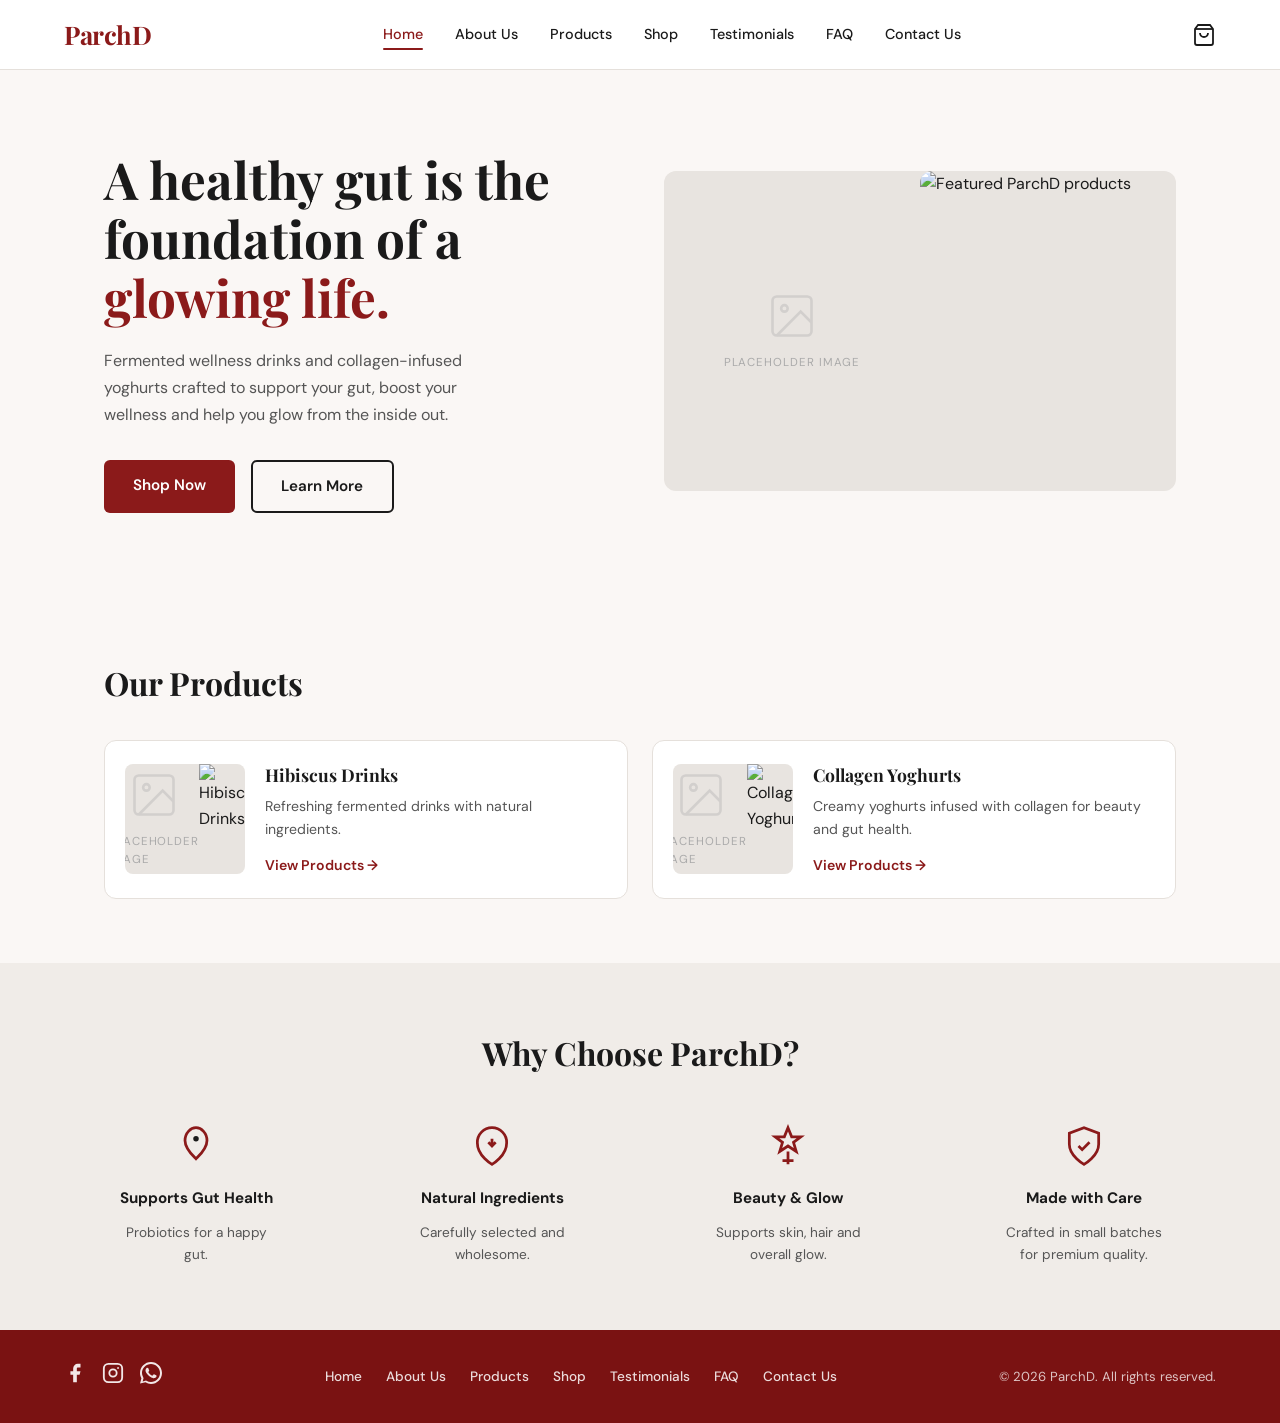
==== commit ac3ce2df: "Update index.html" ====
--- a/index.html
+++ b/index.html
@@ -11,9 +11,8 @@
 </head>
 <body>
 
-  <!-- Mobile Nav Overlay -->
   <div class="mobile-nav" id="mobileNav">
-    <button class="mobile-close" onclick="closeMenu()" aria-label="Close menu">&times;</button>
+    <button class="mobile-close" onclick="closeMenu()">&times;</button>
     <a href="index.html" onclick="closeMenu()">Home</a>
     <a href="About.html" onclick="closeMenu()">About Us</a>
     <a href="Products.html" onclick="closeMenu()">Products</a>
@@ -25,7 +24,6 @@
 
   <header>
     <a href="index.html" class="logo">ParchD</a>
-
     <nav>
       <a href="index.html" class="active">Home</a>
       <a href="About.html">About Us</a>
@@ -35,44 +33,34 @@
       <a href="FAQ.html">FAQ</a>
       <a href="Contact.html">Contact Us</a>
     </nav>
-
     <div style="display:flex;align-items:center;gap:1rem;">
-      <div class="cart-icon" aria-label="Cart">
+      <div class="cart-icon">
         <svg viewBox="0 0 24 24" fill="none" stroke="currentColor" stroke-width="1.8">
           <path d="M6 2 3 6v14a2 2 0 0 0 2 2h14a2 2 0 0 0 2-2V6l-3-4z"/>
           <line x1="3" y1="6" x2="21" y2="6"/>
           <path d="M16 10a4 4 0 0 1-8 0"/>
         </svg>
       </div>
-      <button class="hamburger" onclick="openMenu()" aria-label="Open menu">
-        <span></span><span></span><span></span>
-      </button>
+      <button class="hamburger" onclick="openMenu()"><span></span><span></span><span></span></button>
     </div>
   </header>
 
   <main>
 
-    <!-- Hero -->
+    <!-- HERO -->
     <section class="hero">
       <div class="hero-text">
-        <h2>
-          A healthy gut is the foundation of a
-          <span>glowing life.</span>
-        </h2>
-        <p>
-          Fermented wellness drinks and collagen-infused yoghurts crafted to support
-          your gut, boost your wellness and help you glow from the inside out.
-        </p>
+        <h2>A healthy gut is the foundation of a <span>glowing life.</span></h2>
+        <p>Fermented wellness drinks and collagen-infused yoghurts crafted to support your gut, boost your wellness and help you glow from the inside out.</p>
         <div class="hero-buttons">
           <a href="Shop.html" class="btn-primary">Shop Now</a>
           <a href="About.html" class="btn-outline">Learn More</a>
         </div>
       </div>
 
-      <div class="hero-image">
-        <img src="placeholder-hero.jpg" alt="Featured ParchD products"
-          onerror="this.style.display='none';this.nextElementSibling.style.display='flex'">
-        <div class="placeholder-box" style="display:none;">
+      <!-- Image wrapper: placeholder always visible; real img loads on top -->
+      <div class="hero-image img-wrap">
+        <div class="placeholder-box">
           <svg viewBox="0 0 24 24" fill="none" stroke="currentColor" stroke-width="1.2">
             <rect x="3" y="3" width="18" height="18" rx="2"/>
             <circle cx="8.5" cy="8.5" r="1.5"/>
@@ -80,19 +68,18 @@
           </svg>
           PLACEHOLDER IMAGE
         </div>
+        <img src="placeholder-hero.jpg" alt="Featured ParchD products" onload="this.classList.add('loaded')">
       </div>
     </section>
 
-    <!-- Products -->
+    <!-- OUR PRODUCTS -->
     <section class="products-section">
       <h2 class="section-title">Our Products</h2>
       <div class="products-grid">
 
         <div class="product-card">
-          <div class="product-thumb">
-            <img src="placeholder-hibiscus.jpg" alt="Hibiscus Drinks"
-              onerror="this.style.display='none';this.nextElementSibling.style.display='flex'">
-            <div class="ph" style="display:none;">
+          <div class="product-thumb img-wrap">
+            <div class="placeholder-box">
               <svg viewBox="0 0 24 24" fill="none" stroke="currentColor" stroke-width="1.2">
                 <rect x="3" y="3" width="18" height="18" rx="2"/>
                 <circle cx="8.5" cy="8.5" r="1.5"/>
@@ -100,6 +87,7 @@
               </svg>
               PLACEHOLDER IMAGE
             </div>
+            <img src="placeholder-hibiscus.jpg" alt="Hibiscus Drinks" onload="this.classList.add('loaded')">
           </div>
           <div class="product-info">
             <h3>Hibiscus Drinks</h3>
@@ -109,10 +97,8 @@
         </div>
 
         <div class="product-card">
-          <div class="product-thumb">
-            <img src="placeholder-yoghurt.jpg" alt="Collagen Yoghurts"
-              onerror="this.style.display='none';this.nextElementSibling.style.display='flex'">
-            <div class="ph" style="display:none;">
+          <div class="product-thumb img-wrap">
+            <div class="placeholder-box">
               <svg viewBox="0 0 24 24" fill="none" stroke="currentColor" stroke-width="1.2">
                 <rect x="3" y="3" width="18" height="18" rx="2"/>
                 <circle cx="8.5" cy="8.5" r="1.5"/>
@@ -120,6 +106,7 @@
               </svg>
               PLACEHOLDER IMAGE
             </div>
+            <img src="placeholder-yoghurt.jpg" alt="Collagen Yoghurts" onload="this.classList.add('loaded')">
           </div>
           <div class="product-info">
             <h3>Collagen Yoghurts</h3>
@@ -131,56 +118,39 @@
       </div>
     </section>
 
-    <!-- Why Choose ParchD -->
+    <!-- WHY CHOOSE PARCHD -->
     <section class="why-section">
       <div class="why-inner">
         <h2 class="section-title">Why Choose ParchD?</h2>
         <div class="why-grid">
-
           <div class="why-card">
             <div class="why-icon">
-              <svg viewBox="0 0 24 24">
-                <path d="M12 2C9 2 6 5 6 9c0 4.5 4 8 6 10 2-2 6-5.5 6-10 0-4-3-7-6-7z"/>
-                <circle cx="12" cy="8" r="1.5" fill="currentColor" stroke="none"/>
-              </svg>
+              <svg viewBox="0 0 24 24"><path d="M12 2C9 2 6 5 6 9c0 4.5 4 8 6 10 2-2 6-5.5 6-10 0-4-3-7-6-7z"/><circle cx="12" cy="8" r="1.5" fill="currentColor" stroke="none"/></svg>
             </div>
             <h3>Supports Gut Health</h3>
             <p>Probiotics for a happy gut.</p>
           </div>
-
           <div class="why-card">
             <div class="why-icon">
-              <svg viewBox="0 0 24 24">
-                <path d="M12 22s-8-4.5-8-11.8A8 8 0 0 1 12 2a8 8 0 0 1 8 8.2c0 7.3-8 11.8-8 11.8z"/>
-                <path d="M12 8v4M10 10l2 2 2-2"/>
-              </svg>
+              <svg viewBox="0 0 24 24"><path d="M12 22s-8-4.5-8-11.8A8 8 0 0 1 12 2a8 8 0 0 1 8 8.2c0 7.3-8 11.8-8 11.8z"/><path d="M12 8v4M10 10l2 2 2-2"/></svg>
             </div>
             <h3>Natural Ingredients</h3>
             <p>Carefully selected and wholesome.</p>
           </div>
-
           <div class="why-card">
             <div class="why-icon">
-              <svg viewBox="0 0 24 24">
-                <path d="M12 2l2 5h5l-4 3 1.5 5L12 12l-4.5 3L9 10 5 7h5z"/>
-                <path d="M12 15v7M9 20h6"/>
-              </svg>
+              <svg viewBox="0 0 24 24"><path d="M12 2l2 5h5l-4 3 1.5 5L12 12l-4.5 3L9 10 5 7h5z"/><path d="M12 15v7M9 20h6"/></svg>
             </div>
             <h3>Beauty &amp; Glow</h3>
             <p>Supports skin, hair and overall glow.</p>
           </div>
-
           <div class="why-card">
             <div class="why-icon">
-              <svg viewBox="0 0 24 24">
-                <path d="M12 22s-8-4.5-8-11V5l8-3 8 3v6c0 6.5-8 11-8 11z"/>
-                <polyline points="9 12 11 14 15 10"/>
-              </svg>
+              <svg viewBox="0 0 24 24"><path d="M12 22s-8-4.5-8-11V5l8-3 8 3v6c0 6.5-8 11-8 11z"/><polyline points="9 12 11 14 15 10"/></svg>
             </div>
             <h3>Made with Care</h3>
             <p>Crafted in small batches for premium quality.</p>
           </div>
-
         </div>
       </div>
     </section>
@@ -191,25 +161,15 @@
     <div class="footer-inner">
       <div class="footer-socials">
         <a href="https://www.facebook.com/share/1RYqaPEzoC/?mibextid=wwXIfr" target="_blank" aria-label="Facebook">
-          <svg viewBox="0 0 24 24" fill="currentColor">
-            <path d="M18 2h-3a5 5 0 0 0-5 5v3H7v4h3v8h4v-8h3l1-4h-4V7a1 1 0 0 1 1-1h3z"/>
-          </svg>
+          <svg viewBox="0 0 24 24" fill="currentColor"><path d="M18 2h-3a5 5 0 0 0-5 5v3H7v4h3v8h4v-8h3l1-4h-4V7a1 1 0 0 1 1-1h3z"/></svg>
         </a>
         <a href="https://www.instagram.com/parchd_bw?igsh=MWkwdnk4OG5qeWJ5MQ==" target="_blank" aria-label="Instagram">
-          <svg viewBox="0 0 24 24" fill="none" stroke="currentColor" stroke-width="2">
-            <rect x="2" y="2" width="20" height="20" rx="5" ry="5"/>
-            <circle cx="12" cy="12" r="4"/>
-            <circle cx="17.5" cy="6.5" r="1" fill="currentColor" stroke="none"/>
-          </svg>
+          <svg viewBox="0 0 24 24" fill="none" stroke="currentColor" stroke-width="2"><rect x="2" y="2" width="20" height="20" rx="5"/><circle cx="12" cy="12" r="4"/><circle cx="17.5" cy="6.5" r="1" fill="currentColor" stroke="none"/></svg>
         </a>
         <a href="https://wa.me/" target="_blank" aria-label="WhatsApp">
-          <svg viewBox="0 0 24 24" fill="currentColor">
-            <path d="M17.472 14.382c-.297-.149-1.758-.867-2.03-.967-.273-.099-.471-.148-.67.15-.197.297-.767.966-.94 1.164-.173.199-.347.223-.644.075-.297-.15-1.255-.463-2.39-1.475-.883-.788-1.48-1.761-1.653-2.059-.173-.297-.018-.458.13-.606.134-.133.298-.347.446-.52.149-.174.198-.298.298-.497.099-.198.05-.371-.025-.52-.075-.149-.669-1.612-.916-2.207-.242-.579-.487-.5-.669-.51-.173-.008-.371-.01-.57-.01-.198 0-.52.074-.792.372-.272.297-1.04 1.016-1.04 2.479 0 1.462 1.065 2.875 1.213 3.074.149.198 2.096 3.2 5.077 4.487.709.306 1.262.489 1.694.625.712.227 1.36.195 1.871.118.571-.085 1.758-.719 2.006-1.413.248-.694.248-1.289.173-1.413-.074-.124-.272-.198-.57-.347z"/>
-            <path d="M12 0C5.373 0 0 5.373 0 12c0 2.12.554 4.11 1.522 5.837L.057 23.571l5.86-1.537A11.952 11.952 0 0 0 12 24c6.627 0 12-5.373 12-12S18.627 0 12 0zm0 21.818a9.8 9.8 0 0 1-5.001-1.368l-.359-.214-3.72.976.993-3.624-.234-.372A9.78 9.78 0 0 1 2.182 12C2.182 6.57 6.57 2.182 12 2.182S21.818 6.57 21.818 12 17.43 21.818 12 21.818z"/>
-          </svg>
+          <svg viewBox="0 0 24 24" fill="currentColor"><path d="M17.472 14.382c-.297-.149-1.758-.867-2.03-.967-.273-.099-.471-.148-.67.15-.197.297-.767.966-.94 1.164-.173.199-.347.223-.644.075-.297-.15-1.255-.463-2.39-1.475-.883-.788-1.48-1.761-1.653-2.059-.173-.297-.018-.458.13-.606.134-.133.298-.347.446-.52.149-.174.198-.298.298-.497.099-.198.05-.371-.025-.52-.075-.149-.669-1.612-.916-2.207-.242-.579-.487-.5-.669-.51-.173-.008-.371-.01-.57-.01-.198 0-.52.074-.792.372-.272.297-1.04 1.016-1.04 2.479 0 1.462 1.065 2.875 1.213 3.074.149.198 2.096 3.2 5.077 4.487.709.306 1.262.489 1.694.625.712.227 1.36.195 1.871.118.571-.085 1.758-.719 2.006-1.413.248-.694.248-1.289.173-1.413-.074-.124-.272-.198-.57-.347z"/><path d="M12 0C5.373 0 0 5.373 0 12c0 2.12.554 4.11 1.522 5.837L.057 23.571l5.86-1.537A11.952 11.952 0 0 0 12 24c6.627 0 12-5.373 12-12S18.627 0 12 0zm0 21.818a9.8 9.8 0 0 1-5.001-1.368l-.359-.214-3.72.976.993-3.624-.234-.372A9.78 9.78 0 0 1 2.182 12C2.182 6.57 6.57 2.182 12 2.182S21.818 6.57 21.818 12 17.43 21.818 12 21.818z"/></svg>
         </a>
       </div>
-
       <nav class="footer-nav">
         <a href="index.html">Home</a>
         <a href="About.html">About Us</a>
@@ -219,7 +179,6 @@
         <a href="FAQ.html">FAQ</a>
         <a href="Contact.html">Contact Us</a>
       </nav>
-
       <p class="footer-copy">&copy; 2026 ParchD. All rights reserved.</p>
     </div>
   </footer>
@@ -228,6 +187,5 @@
     function openMenu() { document.getElementById('mobileNav').classList.add('open'); }
     function closeMenu() { document.getElementById('mobileNav').classList.remove('open'); }
   </script>
-
 </body>
 </html>
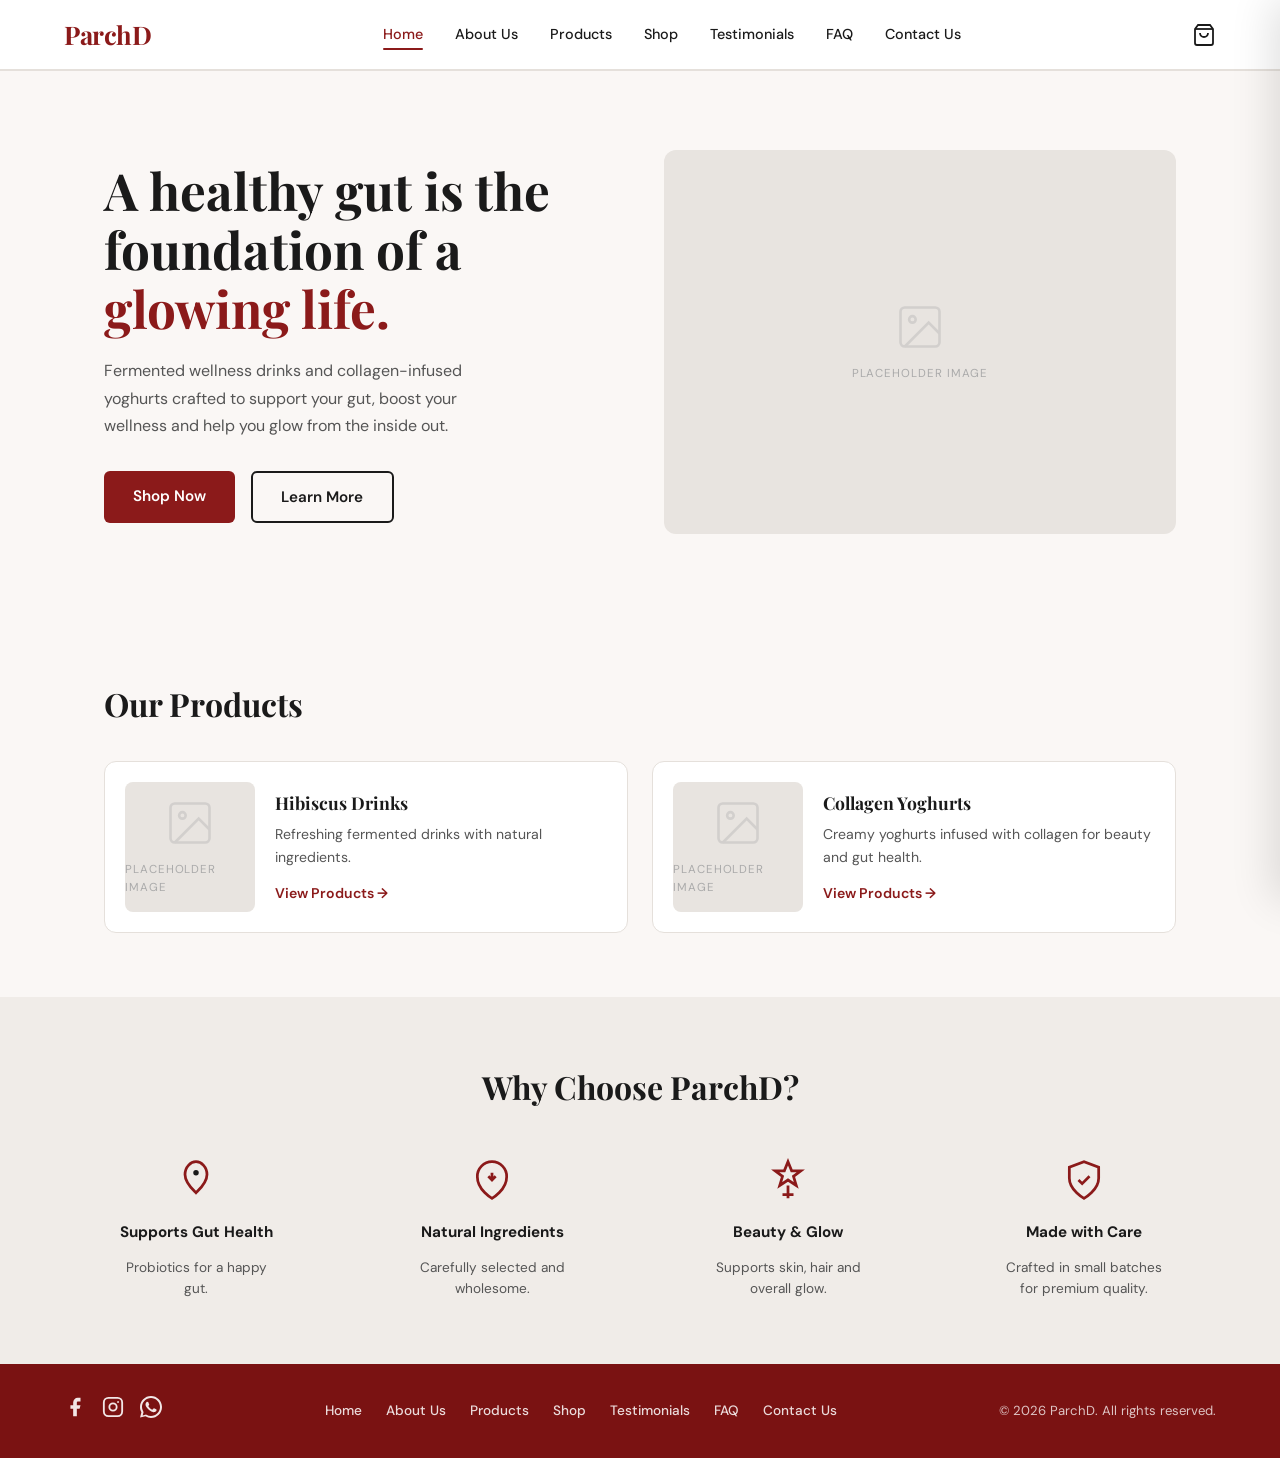
==== commit 19f1d31f: "Refactor index.html for improved navigation Updated the HTML structure and improved the mobile navig" ====
--- a/index.html
+++ b/index.html
@@ -41,7 +41,7 @@
           <path d="M16 10a4 4 0 0 1-8 0"/>
         </svg>
       </div>
-      <button class="hamburger" onclick="openMenu()"><span></span><span></span><span></span></button>
+      <button class="hamburger" aria-label="Open menu"><span></span><span></span><span></span></button>
     </div>
   </header>
 
@@ -183,9 +183,19 @@
     </div>
   </footer>
 
+  <script src="cart.js"></script>
   <script>
-    function openMenu() { document.getElementById('mobileNav').classList.add('open'); }
-    function closeMenu() { document.getElementById('mobileNav').classList.remove('open'); }
+    function openMenu() {
+      document.getElementById('mobileNav').classList.add('open');
+      document.querySelector('.hamburger').classList.add('open');
+    }
+    function closeMenu() {
+      document.getElementById('mobileNav').classList.remove('open');
+      document.querySelector('.hamburger').classList.remove('open');
+    }
+    document.querySelector('.hamburger').addEventListener('click', function() {
+      this.classList.contains('open') ? closeMenu() : openMenu();
+    });
   </script>
 </body>
 </html>
--- a/style.css
+++ b/style.css
@@ -1,4 +1,3 @@
-/* ── RESET & BASE ── */
 *, *::before, *::after { box-sizing: border-box; margin: 0; padding: 0; }
 
 :root {
@@ -19,11 +18,11 @@
   color: var(--text);
   font-size: 16px;
   line-height: 1.6;
+  overflow-x: hidden;
 }
 a { text-decoration: none; color: inherit; }
 img { max-width: 100%; display: block; }
 
-/* ── HEADER ── */
 header {
   display: flex;
   align-items: center;
@@ -67,27 +66,49 @@
 .cart-icon:hover { color: var(--red); }
 .cart-icon svg { width: 24px; height: 24px; }
 
-.hamburger { display: none; flex-direction: column; gap: 5px; cursor: pointer; background: none; border: none; padding: 4px; }
-.hamburger span { display: block; width: 24px; height: 2px; background: var(--text); border-radius: 2px; transition: all 0.3s; }
-
-/* ── MOBILE NAV ── */
+.hamburger { display: none; flex-direction: column; gap: 5px; cursor: pointer; background: none; border: none; padding: 4px; z-index: 300; }
+.hamburger span { display: block; width: 24px; height: 2px; background: var(--text); border-radius: 2px; transition: all 0.35s cubic-bezier(0.4, 0, 0.2, 1); }
+.hamburger.open span:nth-child(1) { transform: translateY(7px) rotate(45deg); }
+.hamburger.open span:nth-child(2) { opacity: 0; transform: scaleX(0); }
+.hamburger.open span:nth-child(3) { transform: translateY(-7px) rotate(-45deg); }
+
 .mobile-nav {
-  display: none;
   position: fixed;
-  inset: 0;
+  top: 70px;
+  left: 0; right: 0;
   background: var(--white);
   z-index: 200;
-  flex-direction: column;
-  align-items: center;
-  justify-content: center;
-  gap: 2rem;
-}
-.mobile-nav.open { display: flex; }
-.mobile-nav a { font-size: 1.4rem; font-weight: 600; color: var(--text); transition: color 0.2s; }
-.mobile-nav a:hover { color: var(--red); }
-.mobile-close { position: absolute; top: 1.2rem; right: 5%; background: none; border: none; font-size: 2rem; cursor: pointer; color: var(--text); }
-
-/* ── FOOTER ── */
+  border-bottom: 1px solid var(--border);
+  box-shadow: 0 16px 40px rgba(0,0,0,0.1);
+  max-height: 0;
+  overflow: hidden;
+  transition: max-height 0.4s cubic-bezier(0.4, 0, 0.2, 1), padding 0.4s ease;
+  display: block;
+}
+.mobile-nav.open {
+  max-height: 400px;
+  padding: 1rem 0 1.5rem;
+}
+.mobile-nav a {
+  display: block;
+  font-size: 0.95rem;
+  font-weight: 500;
+  color: var(--text);
+  padding: 0.7rem 5%;
+  transition: color 0.2s, background 0.2s;
+  border-left: 3px solid transparent;
+}
+.mobile-nav a:hover {
+  color: var(--red);
+  background: var(--red-bg);
+  border-left-color: var(--red);
+}
+.mobile-nav a.active {
+  color: var(--red);
+  border-left-color: var(--red);
+}
+.mobile-close { display: none; }
+
 footer { background: var(--footer-bg); color: var(--white); padding: 2rem 5%; }
 .footer-inner {
   max-width: 1200px;
@@ -107,15 +128,45 @@
 .footer-nav a:hover { color: var(--white); }
 .footer-copy { font-size: 0.82rem; color: rgba(255,255,255,0.75); white-space: nowrap; }
 
-/* ── PLACEHOLDER ── */
-.placeholder-box {
-  display: flex; flex-direction: column; align-items: center; justify-content: center;
-  gap: 0.75rem; color: #aaa; font-size: 0.72rem; letter-spacing: 0.08em;
-  text-transform: uppercase; width: 100%; height: 100%;
-}
-.placeholder-box svg { width: 52px; height: 52px; opacity: 0.35; }
-
-/* ── BUTTONS ── */
+.img-wrap {
+  position: relative;
+  width: 100%;
+  background: #e8e4e0;
+  border-radius: 12px;
+  overflow: hidden;
+  aspect-ratio: 4/3;
+  display: flex;
+  align-items: center;
+  justify-content: center;
+}
+.img-wrap .placeholder-box {
+  display: flex;
+  flex-direction: column;
+  align-items: center;
+  justify-content: center;
+  gap: 0.75rem;
+  color: #aaa;
+  font-size: 0.72rem;
+  letter-spacing: 0.08em;
+  text-transform: uppercase;
+  position: absolute;
+  inset: 0;
+  z-index: 1;
+}
+.img-wrap .placeholder-box svg { width: 52px; height: 52px; opacity: 0.35; }
+.img-wrap img {
+  position: absolute;
+  inset: 0;
+  width: 100%;
+  height: 100%;
+  object-fit: cover;
+  opacity: 0;
+  transition: opacity 0.3s;
+  z-index: 2;
+  border-radius: 12px;
+}
+.img-wrap img.loaded { opacity: 1; }
+
 .btn-primary {
   background: var(--red); color: var(--white); padding: 0.8rem 1.8rem;
   border-radius: 6px; font-size: 0.95rem; font-weight: 600;
@@ -135,9 +186,6 @@
 .link-arrow { color: var(--red); font-size: 0.88rem; font-weight: 600; display: inline-flex; align-items: center; gap: 0.3rem; transition: gap 0.2s; }
 .link-arrow:hover { gap: 0.55rem; }
 
-/* ═══════════════════════════
-   HOME PAGE
-═══════════════════════════ */
 .hero {
   display: grid; grid-template-columns: 1fr 1fr;
   align-items: center; gap: 3rem;
@@ -151,11 +199,7 @@
 .hero-text h2 span { color: var(--red); }
 .hero-text > p { font-size: 1rem; color: var(--muted); max-width: 400px; margin-bottom: 2rem; line-height: 1.7; }
 .hero-buttons { display: flex; gap: 1rem; flex-wrap: wrap; }
-.hero-image {
-  background: #e8e4e0; border-radius: 12px; aspect-ratio: 16/10;
-  display: flex; align-items: center; justify-content: center; overflow: hidden;
-}
-.hero-image img { width: 100%; height: 100%; object-fit: cover; border-radius: 12px; }
+.hero-image { border-radius: 12px; }
 
 .products-section { padding: 4rem 5%; max-width: 1200px; margin: 0 auto; }
 .section-title { font-family: 'Playfair Display', serif; font-size: clamp(1.4rem, 3vw, 2rem); margin-bottom: 2rem; }
@@ -167,12 +211,8 @@
   transition: box-shadow 0.2s, transform 0.2s;
 }
 .product-card:hover { box-shadow: 0 8px 30px rgba(0,0,0,0.08); transform: translateY(-2px); }
-.product-thumb {
-  width: 120px; height: 110px; min-width: 120px;
-  background: #e8e4e0; border-radius: 8px;
-  display: flex; align-items: center; justify-content: center; overflow: hidden;
-}
-.product-thumb img { width: 100%; height: 100%; object-fit: cover; }
+.product-thumb { width: 130px; min-width: 130px; border-radius: 8px; overflow: hidden; }
+.product-thumb.img-wrap { aspect-ratio: 1/1; border-radius: 8px; }
 .product-info h3 { font-family: 'Playfair Display', serif; font-size: 1.1rem; margin-bottom: 0.4rem; }
 .product-info p { font-size: 0.88rem; color: var(--muted); margin-bottom: 0.75rem; }
 
@@ -186,22 +226,14 @@
 .why-card h3 { font-size: 0.95rem; font-weight: 700; }
 .why-card p { font-size: 0.85rem; color: var(--muted); max-width: 160px; }
 
-/* ═══════════════════════════
-   ABOUT PAGE
-═══════════════════════════ */
-.about-hero {
-  display: grid; grid-template-columns: 1fr 1fr;
-  gap: 3rem; padding: 3.5rem 5% 2.5rem;
-  max-width: 1200px; margin: 0 auto; align-items: start;
-}
-.about-hero h2 { font-family: 'Playfair Display', serif; font-size: clamp(2rem, 4vw, 2.8rem); font-weight: 700; margin-bottom: 1.5rem; }
-.about-story h3 { font-family: 'Playfair Display', serif; color: var(--red); font-size: 1.15rem; margin-bottom: 0.75rem; }
-.about-story p { font-size: 0.95rem; color: var(--muted); line-height: 1.75; margin-bottom: 0.75rem; }
-.about-img {
-  background: #e8e4e0; border-radius: 12px; aspect-ratio: 16/11;
-  display: flex; align-items: center; justify-content: center; overflow: hidden;
-}
-.about-img img { width: 100%; height: 100%; object-fit: cover; border-radius: 12px; }
+.about-intro {
+  padding: 3.5rem 5% 2.5rem;
+  max-width: 1200px;
+  margin: 0 auto;
+}
+.about-intro h2 { font-family: 'Playfair Display', serif; font-size: clamp(2rem, 4vw, 2.8rem); font-weight: 700; margin-bottom: 1.5rem; }
+.about-intro h3 { font-family: 'Playfair Display', serif; color: var(--red); font-size: 1.15rem; margin-bottom: 0.75rem; }
+.about-intro p { font-size: 0.95rem; color: var(--muted); line-height: 1.75; margin-bottom: 0.75rem; max-width: 640px; }
 
 .mission-goals {
   display: grid; grid-template-columns: 1fr 1fr;
@@ -234,25 +266,17 @@
 .goal-item svg { width: 38px; height: 38px; stroke: var(--text); fill: none; stroke-width: 1.4; }
 .goal-item p { font-size: 0.82rem; font-weight: 600; color: var(--text); }
 
-.wellness-section {
-  display: grid; grid-template-columns: 1fr 1fr;
-  gap: 3rem; padding: 0 5% 3.5rem;
-  max-width: 1200px; margin: 0 auto; align-items: center;
+.wellness-solo {
+  padding: 0 5% 3.5rem;
+  max-width: 1200px;
+  margin: 0 auto;
 }
 .wellness-text {
-  border: 1px solid var(--border); border-radius: 12px; background: var(--white); padding: 2rem;
+  border: 1px solid var(--border); border-radius: 12px; background: var(--white); padding: 2rem; max-width: 640px;
 }
 .wellness-text h3 { font-family: 'Playfair Display', serif; color: var(--red); font-size: 1.1rem; margin-bottom: 0.75rem; }
 .wellness-text p { font-size: 0.93rem; color: var(--muted); line-height: 1.75; }
-.wellness-img {
-  background: #e8e4e0; border-radius: 12px; aspect-ratio: 16/10;
-  display: flex; align-items: center; justify-content: center; overflow: hidden;
-}
-.wellness-img img { width: 100%; height: 100%; object-fit: cover; border-radius: 12px; }
-
-/* ═══════════════════════════
-   PRODUCTS PAGE
-═══════════════════════════ */
+
 .page-intro { padding: 3rem 5% 1rem; max-width: 1200px; margin: 0 auto; }
 .page-intro h2 { font-family: 'Playfair Display', serif; font-size: clamp(1.8rem, 4vw, 2.6rem); font-weight: 700; margin-bottom: 0.5rem; }
 .page-intro p { font-size: 0.97rem; color: var(--muted); max-width: 520px; line-height: 1.7; }
@@ -266,12 +290,6 @@
 }
 .product-section-block:last-of-type { border-bottom: none; }
 .product-section-block h3 { font-family: 'Playfair Display', serif; color: var(--red); font-size: 1.3rem; margin-bottom: 1.5rem; grid-column: 1 / -1; }
-
-.prod-image {
-  background: #e8e4e0; border-radius: 10px; aspect-ratio: 4/3;
-  display: flex; align-items: center; justify-content: center; overflow: hidden;
-}
-.prod-image img { width: 100%; height: 100%; object-fit: cover; border-radius: 10px; }
 
 .prod-details h4 { font-size: 0.9rem; font-weight: 700; margin-bottom: 0.3rem; margin-top: 0.75rem; }
 .prod-details h4:first-child { margin-top: 0; }
@@ -300,9 +318,6 @@
 .strip-item h4 { font-size: 0.88rem; font-weight: 700; margin-bottom: 0.2rem; }
 .strip-item p { font-size: 0.8rem; color: var(--muted); }
 
-/* ═══════════════════════════
-   SHOP PAGE
-═══════════════════════════ */
 .shop-wrap { padding: 1rem 5% 2rem; max-width: 1200px; margin: 0 auto; }
 
 .shop-product-block {
@@ -312,12 +327,6 @@
 }
 .shop-product-block:last-of-type { border-bottom: none; }
 .shop-product-block h3 { font-family: 'Playfair Display', serif; color: var(--red); font-size: 1.3rem; margin-bottom: 1.5rem; grid-column: 1 / -1; }
-
-.shop-img {
-  background: #e8e4e0; border-radius: 10px; aspect-ratio: 4/3;
-  display: flex; align-items: center; justify-content: center; overflow: hidden;
-}
-.shop-img img { width: 100%; height: 100%; object-fit: cover; border-radius: 10px; }
 
 .shop-form-wrap { display: flex; flex-direction: column; gap: 1.25rem; }
 .shop-fieldset { border: none; }
@@ -368,11 +377,7 @@
 .shop-strip-item h4 { font-size: 0.9rem; font-weight: 700; margin-bottom: 0.15rem; }
 .shop-strip-item p { font-size: 0.82rem; color: var(--muted); }
 
-/* ═══════════════════════════
-   TESTIMONIALS PAGE
-═══════════════════════════ */
 .testimonials-wrap { padding: 0 5% 3rem; max-width: 1200px; margin: 0 auto; }
-
 .testimonials-grid { display: grid; grid-template-columns: repeat(3, 1fr); gap: 1.5rem; margin-bottom: 2rem; }
 .testimonial-card {
   border: 1px solid var(--border); border-radius: 12px; background: var(--white);
@@ -390,9 +395,6 @@
 .trust-text h3 { font-family: 'Playfair Display', serif; font-size: 1.1rem; margin-bottom: 0.25rem; }
 .trust-text p { font-size: 0.9rem; color: var(--muted); }
 
-/* ═══════════════════════════
-   FAQ PAGE
-═══════════════════════════ */
 .faq-page-intro { padding: 3rem 5% 2rem; max-width: 900px; margin: 0 auto; text-align: center; }
 .faq-page-intro h2 { font-family: 'Playfair Display', serif; font-size: clamp(1.8rem, 4vw, 2.6rem); font-weight: 700; margin-bottom: 0.5rem; }
 .faq-page-intro p { font-size: 0.97rem; color: var(--muted); }
@@ -424,9 +426,6 @@
 .faq-item h4 { font-size: 0.9rem; font-weight: 700; margin-bottom: 0.4rem; }
 .faq-item p { font-size: 0.88rem; color: var(--muted); line-height: 1.65; }
 
-/* ═══════════════════════════
-   CONTACT PAGE
-═══════════════════════════ */
 .contact-page-intro { padding: 3rem 5% 2rem; max-width: 1100px; margin: 0 auto; text-align: center; }
 .contact-page-intro h2 { font-family: 'Playfair Display', serif; font-size: clamp(1.8rem, 4vw, 2.6rem); font-weight: 700; margin-bottom: 0.5rem; }
 .contact-page-intro p { font-size: 1rem; color: var(--muted); }
@@ -457,21 +456,34 @@
 .contact-location h3 { font-size: 1rem; font-weight: 700; margin-bottom: 0.25rem; }
 .contact-location p { font-size: 0.9rem; color: var(--muted); }
 
-/* ═══════════════════════════
-   RESPONSIVE
-═══════════════════════════ */
+
+.about-hero-text {
+  padding: 3.5rem 5% 2rem;
+  max-width: 700px;
+  margin: 0 auto;
+}
+.about-hero-text h2 { font-family: 'Playfair Display', serif; font-size: clamp(2rem, 4vw, 2.8rem); font-weight: 700; margin-bottom: 1.25rem; }
+.about-hero-text h3 { font-family: 'Playfair Display', serif; color: var(--red); font-size: 1.15rem; margin-bottom: 0.75rem; }
+.about-hero-text p { font-size: 0.97rem; color: var(--muted); line-height: 1.8; margin-bottom: 0.75rem; }
+
+.wellness-full {
+  padding: 0 5% 3.5rem;
+  max-width: 700px;
+  margin: 0 auto;
+}
+.wellness-full h3 { font-family: 'Playfair Display', serif; color: var(--red); font-size: 1.15rem; margin-bottom: 0.75rem; }
+.wellness-full p { font-size: 0.97rem; color: var(--muted); line-height: 1.8; }
+
 @media (max-width: 960px) {
   nav { display: none; }
   .hamburger { display: flex; }
 
-  .hero { grid-template-columns: 1fr; padding: 3rem 5%; gap: 2rem; }
-  .hero-image { aspect-ratio: 16/9; }
+  .hero { grid-template-columns: 1fr; padding: 3rem 5%; gap: 2rem; width: 100%; }
+  .hero-image { aspect-ratio: 4/3; }
   .products-grid { grid-template-columns: 1fr; }
   .why-grid { grid-template-columns: repeat(2, 1fr); }
 
-  .about-hero { grid-template-columns: 1fr; }
   .mission-goals { grid-template-columns: 1fr; }
-  .wellness-section { grid-template-columns: 1fr; }
 
   .product-section-block { grid-template-columns: 1fr; }
   .products-footer-strip { grid-template-columns: repeat(2, 1fr); }
@@ -503,3 +515,242 @@
   .faq-body { padding-left: 1.5rem; }
   .faq-page-intro, .contact-page-intro { text-align: left; }
 }
+
+#cartOverlay {
+  display: none;
+  position: fixed;
+  inset: 0;
+  background: rgba(0,0,0,0.45);
+  z-index: 400;
+  backdrop-filter: blur(2px);
+}
+#cartOverlay.open { display: block; }
+
+#cartDrawer {
+  position: fixed;
+  top: 0; right: 0; bottom: 0;
+  width: 400px;
+  max-width: 100vw;
+  background: var(--white);
+  z-index: 500;
+  display: flex;
+  flex-direction: column;
+  transform: translateX(100%);
+  transition: transform 0.35s cubic-bezier(0.4, 0, 0.2, 1);
+  box-shadow: -8px 0 40px rgba(0,0,0,0.12);
+}
+#cartDrawer.open { transform: translateX(0); }
+
+.cart-header {
+  display: flex;
+  align-items: center;
+  justify-content: space-between;
+  padding: 1.25rem 1.5rem;
+  border-bottom: 1px solid var(--border);
+  flex-shrink: 0;
+}
+.cart-header h3 {
+  font-family: 'Playfair Display', serif;
+  font-size: 1.2rem;
+  font-weight: 700;
+}
+.cart-close-btn {
+  background: none;
+  border: none;
+  cursor: pointer;
+  padding: 4px;
+  color: var(--text);
+  display: flex;
+  align-items: center;
+  transition: color 0.2s;
+}
+.cart-close-btn:hover { color: var(--red); }
+.cart-close-btn svg { width: 22px; height: 22px; }
+
+#cartList {
+  flex: 1;
+  overflow-y: auto;
+  padding: 1rem 1.5rem;
+}
+
+.cart-empty {
+  display: flex;
+  flex-direction: column;
+  align-items: center;
+  justify-content: center;
+  gap: 1rem;
+  padding: 3rem 1rem;
+  color: #bbb;
+  text-align: center;
+}
+.cart-empty svg { width: 48px; height: 48px; }
+.cart-empty p { font-size: 0.9rem; }
+
+.cart-item {
+  display: flex;
+  justify-content: space-between;
+  align-items: flex-start;
+  gap: 1rem;
+  padding: 1rem 0;
+  border-bottom: 1px solid var(--border);
+}
+.cart-item:last-child { border-bottom: none; }
+
+.cart-item-info { flex: 1; }
+.cart-item-name { font-size: 0.9rem; font-weight: 600; margin-bottom: 0.2rem; }
+.cart-item-variant { font-size: 0.8rem; color: var(--muted); margin-bottom: 0.4rem; }
+.cart-item-price { font-size: 0.88rem; font-weight: 700; color: var(--red); }
+
+.cart-item-controls { display: flex; flex-direction: column; align-items: flex-end; gap: 0.6rem; }
+
+.cart-qty {
+  display: flex;
+  align-items: center;
+  border: 1px solid var(--border);
+  border-radius: 6px;
+  overflow: hidden;
+}
+.cart-qty button {
+  background: none;
+  border: none;
+  width: 30px;
+  height: 30px;
+  cursor: pointer;
+  font-size: 1rem;
+  color: var(--text);
+  transition: background 0.15s;
+  display: flex;
+  align-items: center;
+  justify-content: center;
+}
+.cart-qty button:hover { background: var(--red-bg); }
+.cart-qty span {
+  width: 30px;
+  text-align: center;
+  font-size: 0.88rem;
+  border-left: 1px solid var(--border);
+  border-right: 1px solid var(--border);
+  line-height: 30px;
+}
+
+.cart-remove {
+  background: none;
+  border: none;
+  cursor: pointer;
+  color: #bbb;
+  padding: 2px;
+  transition: color 0.2s;
+  display: flex;
+  align-items: center;
+}
+.cart-remove:hover { color: var(--red); }
+.cart-remove svg { width: 16px; height: 16px; }
+
+#cartFooter {
+  padding: 1.25rem 1.5rem;
+  border-top: 1px solid var(--border);
+  flex-shrink: 0;
+}
+.cart-total-row {
+  display: flex;
+  justify-content: space-between;
+  align-items: center;
+  font-size: 1rem;
+  font-weight: 700;
+  margin-bottom: 1rem;
+}
+.cart-checkout-btn { width: 100%; text-align: center; }
+
+.cart-back-btn {
+  display: flex;
+  align-items: center;
+  gap: 0.4rem;
+  background: none;
+  border: none;
+  cursor: pointer;
+  font-size: 0.88rem;
+  font-family: 'DM Sans', sans-serif;
+  color: var(--muted);
+  padding: 1rem 1.5rem 0.5rem;
+  transition: color 0.2s;
+  flex-shrink: 0;
+}
+.cart-back-btn:hover { color: var(--red); }
+.cart-back-btn svg { width: 16px; height: 16px; }
+
+.checkout-form {
+  flex: 1;
+  overflow-y: auto;
+  padding: 1rem 1.5rem 1.5rem;
+  display: flex;
+  flex-direction: column;
+  gap: 1rem;
+}
+.co-field { display: flex; flex-direction: column; gap: 0.4rem; }
+.co-field label { font-size: 0.85rem; font-weight: 600; }
+.co-field input,
+.co-field select {
+  border: 1px solid var(--border);
+  border-radius: 6px;
+  padding: 0.65rem 0.9rem;
+  font-size: 0.9rem;
+  font-family: 'DM Sans', sans-serif;
+  background: var(--bg);
+  color: var(--text);
+  transition: border-color 0.2s;
+}
+.co-field input:focus,
+.co-field select:focus { outline: none; border-color: var(--red); }
+
+.co-error { font-size: 0.82rem; color: var(--red); min-height: 1rem; }
+
+.co-summary {
+  display: flex;
+  justify-content: space-between;
+  align-items: center;
+  background: var(--red-bg);
+  border-radius: 8px;
+  padding: 0.9rem 1rem;
+  font-size: 0.95rem;
+}
+.co-summary strong { font-size: 1.1rem; color: var(--red); }
+
+.btn-whatsapp {
+  display: flex;
+  align-items: center;
+  justify-content: center;
+  gap: 0.6rem;
+  background: #25D366;
+  color: white;
+  border: none;
+  border-radius: 6px;
+  padding: 0.9rem 1.5rem;
+  font-size: 0.95rem;
+  font-weight: 600;
+  font-family: 'DM Sans', sans-serif;
+  cursor: pointer;
+  transition: background 0.2s;
+  width: 100%;
+}
+.btn-whatsapp:hover { background: #1ebe5d; }
+
+.cart-badge {
+  position: absolute;
+  top: -6px;
+  right: -6px;
+  background: var(--red);
+  color: white;
+  font-size: 0.65rem;
+  font-weight: 700;
+  width: 18px;
+  height: 18px;
+  border-radius: 50%;
+  display: flex;
+  align-items: center;
+  justify-content: center;
+  font-family: 'DM Sans', sans-serif;
+}
+
+@media (max-width: 480px) {
+  #cartDrawer { width: 100vw; }
+}
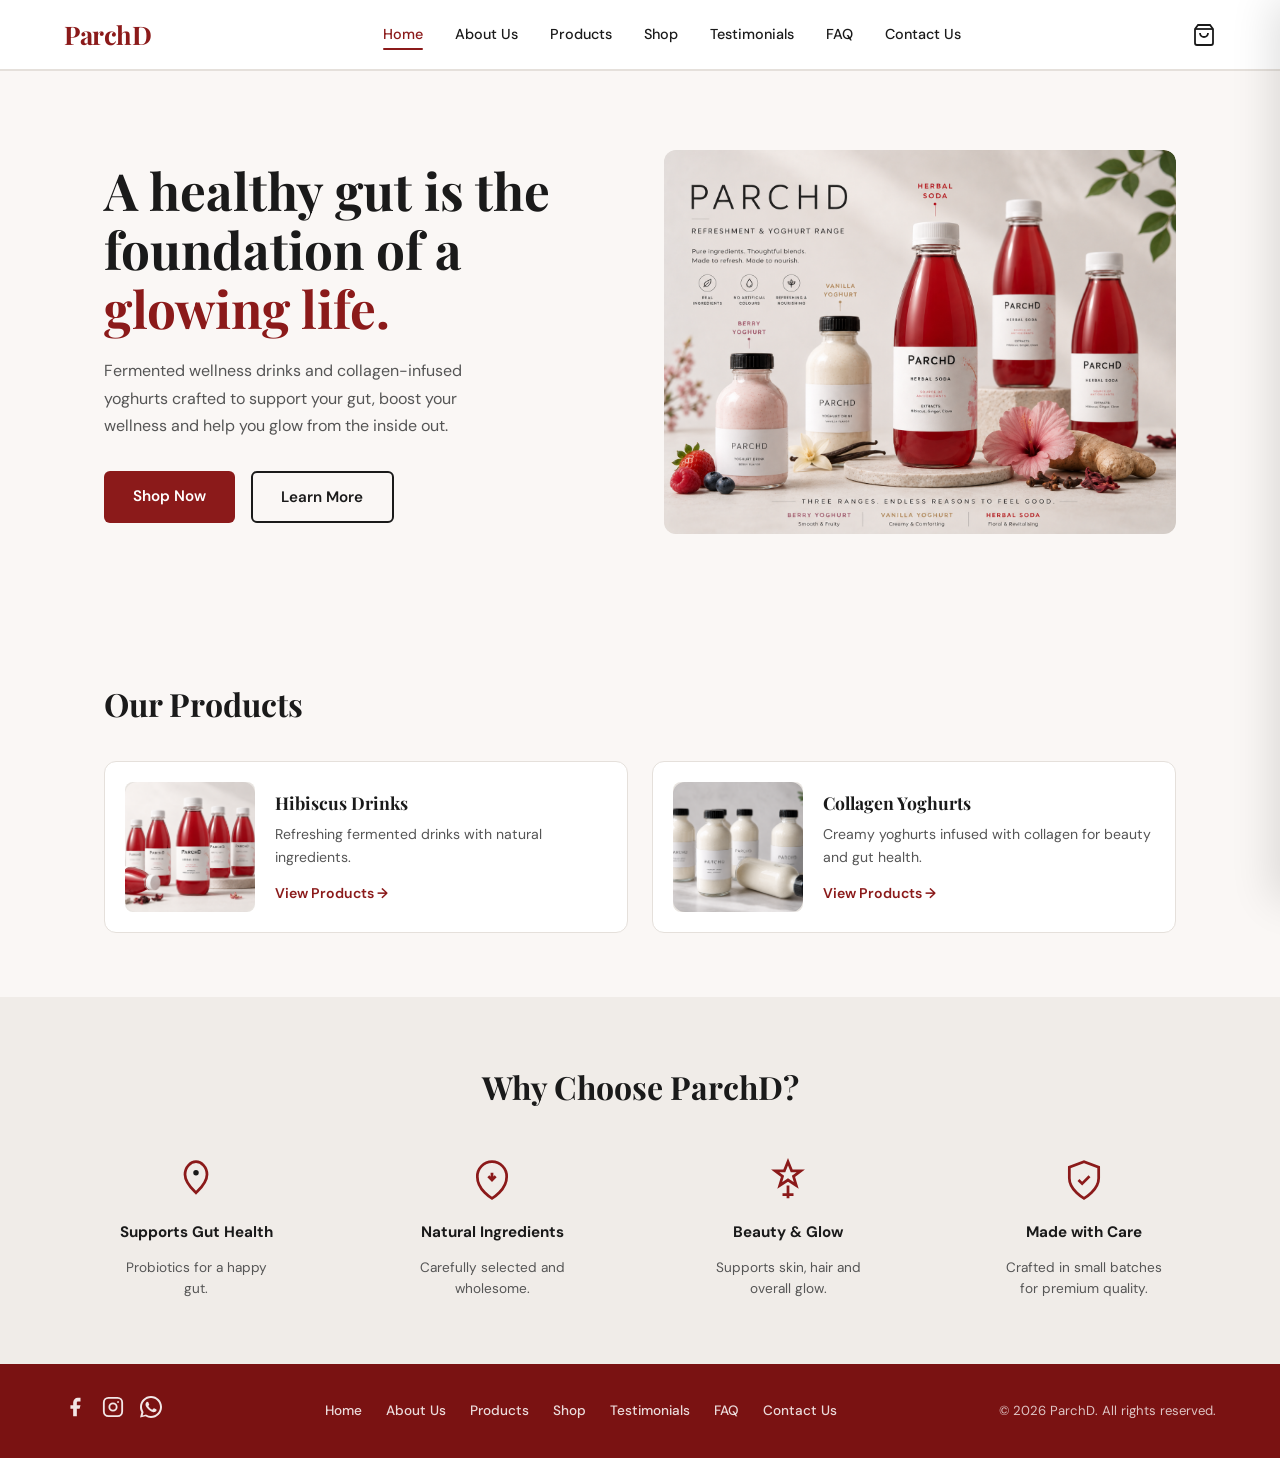
==== commit a6316900: "Update index.html" ====
--- a/index.html
+++ b/index.html
@@ -166,7 +166,7 @@
         <a href="https://www.instagram.com/parchd_bw?igsh=MWkwdnk4OG5qeWJ5MQ==" target="_blank" aria-label="Instagram">
           <svg viewBox="0 0 24 24" fill="none" stroke="currentColor" stroke-width="2"><rect x="2" y="2" width="20" height="20" rx="5"/><circle cx="12" cy="12" r="4"/><circle cx="17.5" cy="6.5" r="1" fill="currentColor" stroke="none"/></svg>
         </a>
-        <a href="https://wa.me/" target="_blank" aria-label="WhatsApp">
+        <a href="https://wa.me/26777580751" target="_blank" aria-label="WhatsApp">
           <svg viewBox="0 0 24 24" fill="currentColor"><path d="M17.472 14.382c-.297-.149-1.758-.867-2.03-.967-.273-.099-.471-.148-.67.15-.197.297-.767.966-.94 1.164-.173.199-.347.223-.644.075-.297-.15-1.255-.463-2.39-1.475-.883-.788-1.48-1.761-1.653-2.059-.173-.297-.018-.458.13-.606.134-.133.298-.347.446-.52.149-.174.198-.298.298-.497.099-.198.05-.371-.025-.52-.075-.149-.669-1.612-.916-2.207-.242-.579-.487-.5-.669-.51-.173-.008-.371-.01-.57-.01-.198 0-.52.074-.792.372-.272.297-1.04 1.016-1.04 2.479 0 1.462 1.065 2.875 1.213 3.074.149.198 2.096 3.2 5.077 4.487.709.306 1.262.489 1.694.625.712.227 1.36.195 1.871.118.571-.085 1.758-.719 2.006-1.413.248-.694.248-1.289.173-1.413-.074-.124-.272-.198-.57-.347z"/><path d="M12 0C5.373 0 0 5.373 0 12c0 2.12.554 4.11 1.522 5.837L.057 23.571l5.86-1.537A11.952 11.952 0 0 0 12 24c6.627 0 12-5.373 12-12S18.627 0 12 0zm0 21.818a9.8 9.8 0 0 1-5.001-1.368l-.359-.214-3.72.976.993-3.624-.234-.372A9.78 9.78 0 0 1 2.182 12C2.182 6.57 6.57 2.182 12 2.182S21.818 6.57 21.818 12 17.43 21.818 12 21.818z"/></svg>
         </a>
       </div>
